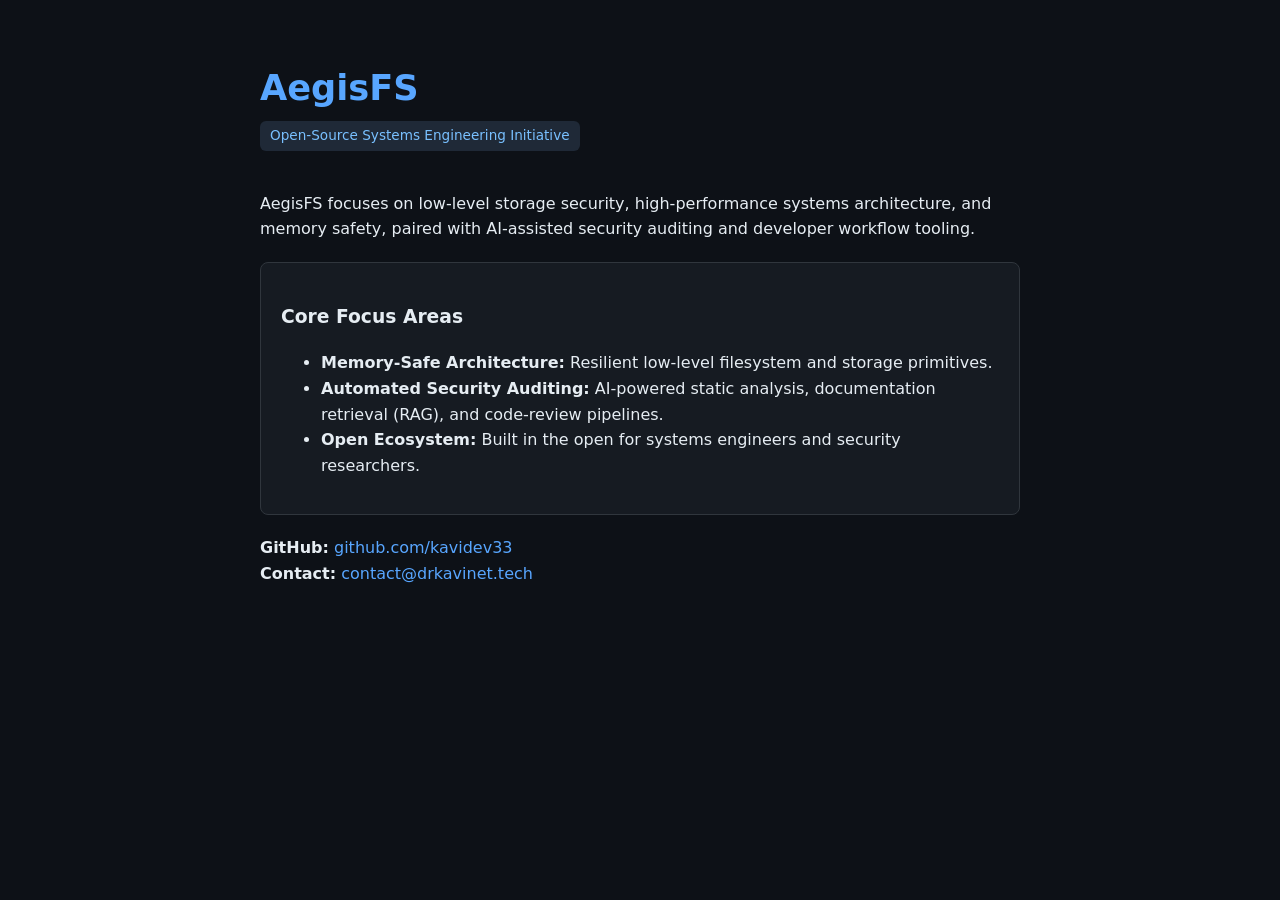
==== index.html @ 9d76b0a6 "Add initial HTML structure for AegisFS project" ====
<!DOCTYPE html>
<html lang="en">
<head>
  <meta charset="UTF-8" />
  <meta name="viewport" content="width=device-width, initial-scale=1.0" />
  <title>AegisFS — Low-Level Systems Security & Memory-Safe Storage</title>
  <style>
    body { font-family: system-ui, -apple-system, sans-serif; background: #0d1117; color: #e6edf3; max-width: 760px; margin: 60px auto; padding: 0 24px; line-height: 1.6; }
    h1 { font-size: 2.2rem; margin-bottom: 0.3rem; color: #58a6ff; }
    .tag { display: inline-block; background: #1f2937; color: #79c0ff; padding: 4px 10px; border-radius: 6px; font-size: 0.85rem; margin-bottom: 1.5rem; }
    .card { background: #161b22; border: 1px solid #30363d; border-radius: 8px; padding: 20px; margin: 20px 0; }
    a { color: #58a6ff; text-decoration: none; }
    a:hover { text-decoration: underline; }
  </style>
</head>
<body>
  <h1>AegisFS</h1>
  <div class="tag">Open-Source Systems Engineering Initiative</div>
  <p>AegisFS focuses on low-level storage security, high-performance systems architecture, and memory safety, paired with AI-assisted security auditing and developer workflow tooling.</p>
  <div class="card">
    <h3>Core Focus Areas</h3>
    <ul>
      <li><strong>Memory-Safe Architecture:</strong> Resilient low-level filesystem and storage primitives.</li>
      <li><strong>Automated Security Auditing:</strong> AI-powered static analysis, documentation retrieval (RAG), and code-review pipelines.</li>
      <li><strong>Open Ecosystem:</strong> Built in the open for systems engineers and security researchers.</li>
    </ul>
  </div>
  <p><strong>GitHub:</strong> <a href="https://github.com/kavidev33">github.com/kavidev33</a><br>
     <strong>Contact:</strong> <a href="mailto:contact@drkavinet.tech">contact@drkavinet.tech</a></p>
</body>
</html>
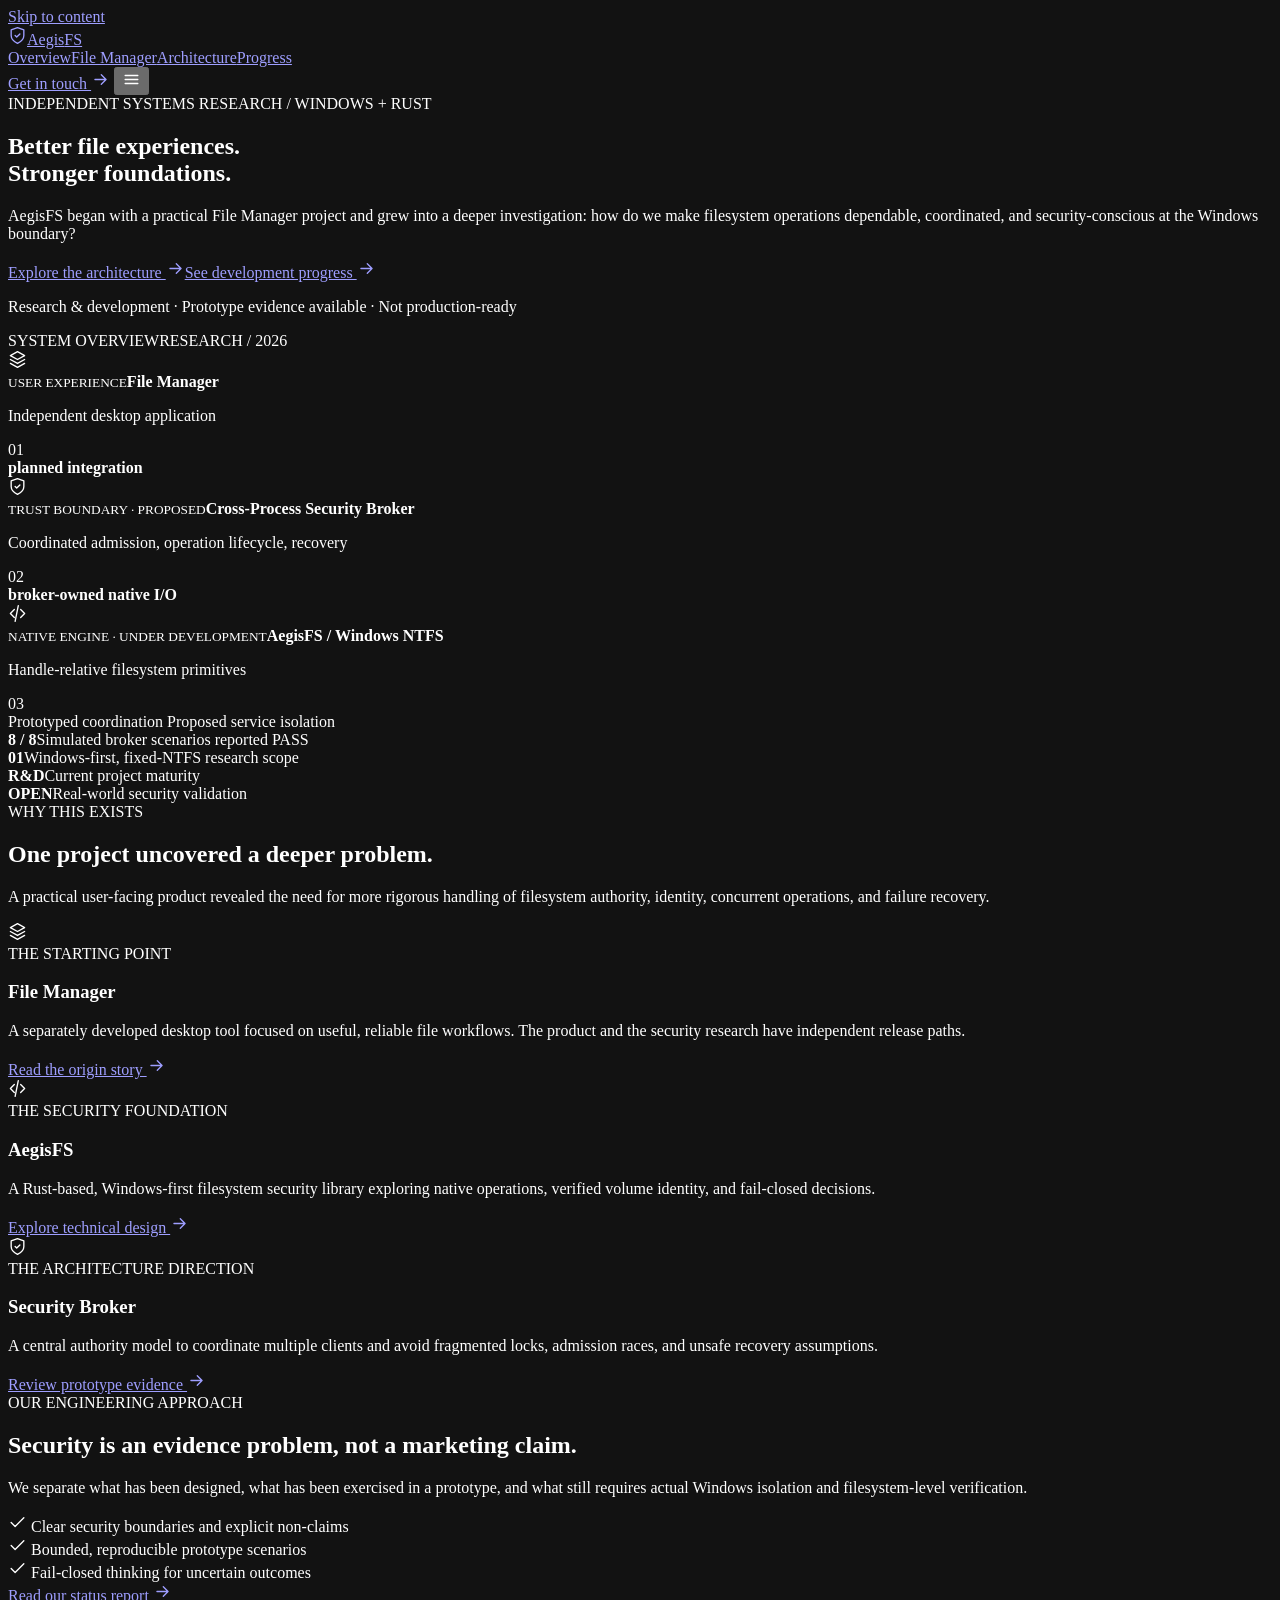
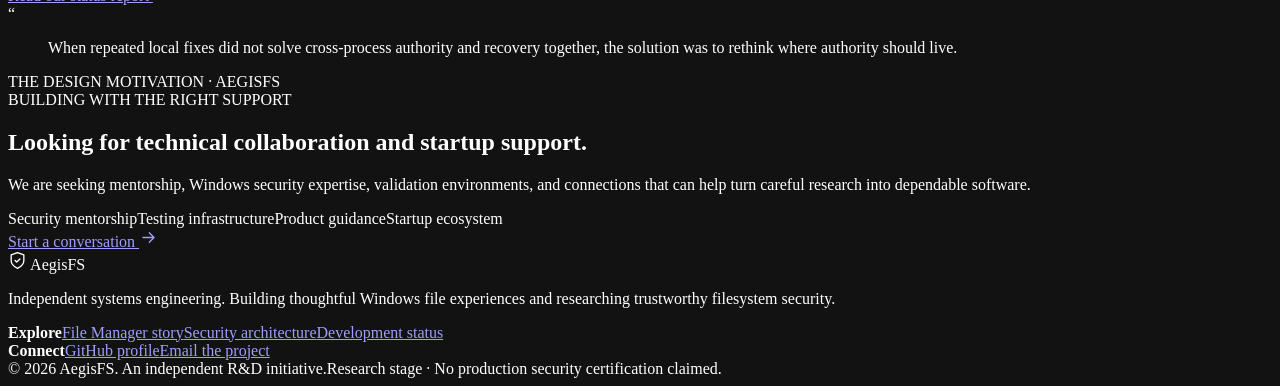
==== commit 07e0bd1d: "Add files via upload" ====
--- a/index.html
+++ b/index.html
@@ -1,31 +1,42 @@
-<!DOCTYPE html>
-<html lang="en">
-<head>
-  <meta charset="UTF-8" />
-  <meta name="viewport" content="width=device-width, initial-scale=1.0" />
-  <title>AegisFS — Low-Level Systems Security & Memory-Safe Storage</title>
-  <style>
-    body { font-family: system-ui, -apple-system, sans-serif; background: #0d1117; color: #e6edf3; max-width: 760px; margin: 60px auto; padding: 0 24px; line-height: 1.6; }
-    h1 { font-size: 2.2rem; margin-bottom: 0.3rem; color: #58a6ff; }
-    .tag { display: inline-block; background: #1f2937; color: #79c0ff; padding: 4px 10px; border-radius: 6px; font-size: 0.85rem; margin-bottom: 1.5rem; }
-    .card { background: #161b22; border: 1px solid #30363d; border-radius: 8px; padding: 20px; margin: 20px 0; }
-    a { color: #58a6ff; text-decoration: none; }
-    a:hover { text-decoration: underline; }
-  </style>
-</head>
-<body>
-  <h1>AegisFS</h1>
-  <div class="tag">Open-Source Systems Engineering Initiative</div>
-  <p>AegisFS focuses on low-level storage security, high-performance systems architecture, and memory safety, paired with AI-assisted security auditing and developer workflow tooling.</p>
-  <div class="card">
-    <h3>Core Focus Areas</h3>
-    <ul>
-      <li><strong>Memory-Safe Architecture:</strong> Resilient low-level filesystem and storage primitives.</li>
-      <li><strong>Automated Security Auditing:</strong> AI-powered static analysis, documentation retrieval (RAG), and code-review pipelines.</li>
-      <li><strong>Open Ecosystem:</strong> Built in the open for systems engineers and security researchers.</li>
-    </ul>
-  </div>
-  <p><strong>GitHub:</strong> <a href="https://github.com/kavidev33">github.com/kavidev33</a><br>
-     <strong>Contact:</strong> <a href="mailto:contact@drkavinet.tech">contact@drkavinet.tech</a></p>
-</body>
-</html>
+<!doctype html>
+<html lang="en"><head><meta charset="utf-8"><meta name="viewport" content="width=device-width,initial-scale=1">
+<title>Independent Windows filesystem security research | AegisFS</title><meta name="description" content="From a practical File Manager to AegisFS: independent Rust and Windows filesystem security engineering, broker architecture research and an honest development roadmap."><meta name="theme-color" content="#090e18"><meta name="color-scheme" content="dark">
+<meta property="og:type" content="website"><meta property="og:title" content="Independent Windows filesystem security research | AegisFS"><meta property="og:description" content="From a practical File Manager to AegisFS: independent Rust and Windows filesystem security engineering, broker architecture research and an honest development roadmap."><meta property="og:url" content="https://drkavinet.tech/"><meta property="og:site_name" content="AegisFS">
+<link rel="canonical" href="https://drkavinet.tech/"><link rel="icon" type="image/svg+xml" href="assets/favicon.svg"><link rel="stylesheet" href="assets/styles.css"><script src="assets/site.js" defer></script></head>
+<body><a class="skip-link" href="#main">Skip to content</a>
+<header class="site-header"><div class="container header-inner">
+  <a class="brand" href="index.html" aria-label="AegisFS home"><span class="brand-mark"><svg aria-hidden="true" width="19" height="19" viewBox="0 0 24 24" fill="none" stroke="currentColor" stroke-width="1.7" stroke-linecap="round" stroke-linejoin="round"><path d="M12 22s8-4 8-10V5l-8-3-8 3v7c0 6 8 10 8 10Z"/><path d="m9 12 2 2 4-4"/></svg></span><span>Aegis<span class="brand-accent">FS</span></span><span class="brand-dot"></span></a>
+  <nav class="desktop-nav" aria-label="Primary navigation"><a href="index.html" class="nav-link is-active" aria-current="page">Overview</a><a href="file-manager.html" class="nav-link " >File Manager</a><a href="architecture.html" class="nav-link " >Architecture</a><a href="progress.html" class="nav-link " >Progress</a></nav>
+  <a class="header-contact" href="mailto:contact@drkavinet.tech">Get in touch <svg aria-hidden="true" width="19" height="19" viewBox="0 0 24 24" fill="none" stroke="currentColor" stroke-width="1.7" stroke-linecap="round" stroke-linejoin="round"><path d="M5 12h14m-6-6 6 6-6 6"/></svg></a>
+  <button class="mobile-nav-button" type="button" aria-expanded="false" aria-controls="mobile-navigation" aria-label="Open menu"><svg aria-hidden="true" width="19" height="19" viewBox="0 0 24 24" fill="none" stroke="currentColor" stroke-width="1.7" stroke-linecap="round" stroke-linejoin="round"><path d="M4 7h16M4 12h16M4 17h16"/></svg></button>
+</div><nav class="mobile-nav" id="mobile-navigation" aria-label="Mobile navigation" hidden><a href="index.html" class="nav-link is-active" aria-current="page">Overview</a><a href="file-manager.html" class="nav-link " >File Manager</a><a href="architecture.html" class="nav-link " >Architecture</a><a href="progress.html" class="nav-link " >Progress</a><a class="nav-link" href="mailto:contact@drkavinet.tech">Contact</a></nav></header><main id="main">
+<section class="hero hero-home"><div class="container hero-grid"><div class="hero-copy">
+ <div class="eyebrow"><span class="signal"></span> INDEPENDENT SYSTEMS RESEARCH <span class="eyebrow-divider">/</span> WINDOWS + RUST</div>
+ <h1>Better file experiences.<br><span class="gradient-text">Stronger foundations.</span></h1>
+ <p class="hero-lead">AegisFS began with a practical File Manager project and grew into a deeper investigation: how do we make filesystem operations dependable, coordinated, and security-conscious at the Windows boundary?</p>
+ <div class="hero-actions"><a class="btn btn-primary" href="architecture.html">Explore the architecture <svg aria-hidden="true" width="19" height="19" viewBox="0 0 24 24" fill="none" stroke="currentColor" stroke-width="1.7" stroke-linecap="round" stroke-linejoin="round"><path d="M5 12h14m-6-6 6 6-6 6"/></svg></a><a class="btn btn-ghost" href="progress.html">See development progress <svg aria-hidden="true" width="19" height="19" viewBox="0 0 24 24" fill="none" stroke="currentColor" stroke-width="1.7" stroke-linecap="round" stroke-linejoin="round"><path d="M5 12h14m-6-6 6 6-6 6"/></svg></a></div>
+ <p class="hero-caption">Research &amp; development · Prototype evidence available · Not production-ready</p>
+ </div>
+ <div class="hero-visual" aria-label="Diagram showing the File Manager, broker and AegisFS research layers">
+ <div class="visual-top"><span><span class="visual-pulse"></span> SYSTEM OVERVIEW</span><span class="mono">RESEARCH / 2026</span></div>
+ <div class="visual-system"><div class="system-card client-card"><div class="system-icon"><svg aria-hidden="true" width="19" height="19" viewBox="0 0 24 24" fill="none" stroke="currentColor" stroke-width="1.7" stroke-linecap="round" stroke-linejoin="round"><path d="m12 2 9 5-9 5-9-5 9-5Zm-9 10 9 5 9-5M3 17l9 5 9-5"/></svg></div><div><small>USER EXPERIENCE</small><strong>File Manager</strong><p>Independent desktop application</p></div><span class="node-number">01</span></div>
+ <div class="flow-connector"><span></span><b>planned integration</b><span></span></div>
+ <div class="system-card broker-card"><div class="system-icon"><svg aria-hidden="true" width="19" height="19" viewBox="0 0 24 24" fill="none" stroke="currentColor" stroke-width="1.7" stroke-linecap="round" stroke-linejoin="round"><path d="M12 22s8-4 8-10V5l-8-3-8 3v7c0 6 8 10 8 10Z"/><path d="m9 12 2 2 4-4"/></svg></div><div><small>TRUST BOUNDARY · PROPOSED</small><strong>Cross-Process Security Broker</strong><p>Coordinated admission, operation lifecycle, recovery</p></div><span class="node-number">02</span></div>
+ <div class="flow-connector"><span></span><b>broker-owned native I/O</b><span></span></div>
+ <div class="system-card fs-card"><div class="system-icon"><svg aria-hidden="true" width="19" height="19" viewBox="0 0 24 24" fill="none" stroke="currentColor" stroke-width="1.7" stroke-linecap="round" stroke-linejoin="round"><path d="m8 17-5-5 5-5m8 0 5 5-5 5m-3-15-4 20"/></svg></div><div><small>NATIVE ENGINE · UNDER DEVELOPMENT</small><strong>AegisFS / Windows NTFS</strong><p>Handle-relative filesystem primitives</p></div><span class="node-number">03</span></div></div>
+ <div class="visual-bottom"><span><i></i> Prototyped coordination</span><span><i></i> Proposed service isolation</span></div>
+ </div>
+</div></section>
+<section class="stats-band"><div class="container stats-grid"><div class="stat"><strong>8 / 8</strong><span>Simulated broker scenarios reported PASS</span></div><div class="stat"><strong>01</strong><span>Windows-first, fixed-NTFS research scope</span></div><div class="stat"><strong>R&amp;D</strong><span>Current project maturity</span></div><div class="stat"><strong>OPEN</strong><span>Real-world security validation</span></div></div></section>
+<section class="section"><div class="container"><div class="section-heading"><div><div class="overline">WHY THIS EXISTS</div><h2>One project uncovered a deeper problem.</h2></div><p>A practical user-facing product revealed the need for more rigorous handling of filesystem authority, identity, concurrent operations, and failure recovery.</p></div>
+ <div class="three-grid">
+ <article class="feature-card"><div class="feature-icon"><svg aria-hidden="true" width="19" height="19" viewBox="0 0 24 24" fill="none" stroke="currentColor" stroke-width="1.7" stroke-linecap="round" stroke-linejoin="round"><path d="m12 2 9 5-9 5-9-5 9-5Zm-9 10 9 5 9-5M3 17l9 5 9-5"/></svg></div><div class="tiny-label">THE STARTING POINT</div><h3>File Manager</h3><p>A separately developed desktop tool focused on useful, reliable file workflows. The product and the security research have independent release paths.</p><a class="text-link" href="file-manager.html">Read the origin story <svg aria-hidden="true" width="19" height="19" viewBox="0 0 24 24" fill="none" stroke="currentColor" stroke-width="1.7" stroke-linecap="round" stroke-linejoin="round"><path d="M5 12h14m-6-6 6 6-6 6"/></svg></a></article>
+ <article class="feature-card"><div class="feature-icon"><svg aria-hidden="true" width="19" height="19" viewBox="0 0 24 24" fill="none" stroke="currentColor" stroke-width="1.7" stroke-linecap="round" stroke-linejoin="round"><path d="m8 17-5-5 5-5m8 0 5 5-5 5m-3-15-4 20"/></svg></div><div class="tiny-label">THE SECURITY FOUNDATION</div><h3>AegisFS</h3><p>A Rust-based, Windows-first filesystem security library exploring native operations, verified volume identity, and fail-closed decisions.</p><a class="text-link" href="architecture.html">Explore technical design <svg aria-hidden="true" width="19" height="19" viewBox="0 0 24 24" fill="none" stroke="currentColor" stroke-width="1.7" stroke-linecap="round" stroke-linejoin="round"><path d="M5 12h14m-6-6 6 6-6 6"/></svg></a></article>
+ <article class="feature-card"><div class="feature-icon"><svg aria-hidden="true" width="19" height="19" viewBox="0 0 24 24" fill="none" stroke="currentColor" stroke-width="1.7" stroke-linecap="round" stroke-linejoin="round"><path d="M12 22s8-4 8-10V5l-8-3-8 3v7c0 6 8 10 8 10Z"/><path d="m9 12 2 2 4-4"/></svg></div><div class="tiny-label">THE ARCHITECTURE DIRECTION</div><h3>Security Broker</h3><p>A central authority model to coordinate multiple clients and avoid fragmented locks, admission races, and unsafe recovery assumptions.</p><a class="text-link" href="progress.html">Review prototype evidence <svg aria-hidden="true" width="19" height="19" viewBox="0 0 24 24" fill="none" stroke="currentColor" stroke-width="1.7" stroke-linecap="round" stroke-linejoin="round"><path d="M5 12h14m-6-6 6 6-6 6"/></svg></a></article>
+ </div></div></section>
+<section class="section section-glow"><div class="container split-section"><div><div class="overline">OUR ENGINEERING APPROACH</div><h2>Security is an evidence problem, not a marketing claim.</h2><p>We separate what has been designed, what has been exercised in a prototype, and what still requires actual Windows isolation and filesystem-level verification.</p><div class="mini-check"><svg aria-hidden="true" width="19" height="19" viewBox="0 0 24 24" fill="none" stroke="currentColor" stroke-width="1.7" stroke-linecap="round" stroke-linejoin="round"><path d="M20 6 9 17l-5-5"/></svg> Clear security boundaries and explicit non-claims</div><div class="mini-check"><svg aria-hidden="true" width="19" height="19" viewBox="0 0 24 24" fill="none" stroke="currentColor" stroke-width="1.7" stroke-linecap="round" stroke-linejoin="round"><path d="M20 6 9 17l-5-5"/></svg> Bounded, reproducible prototype scenarios</div><div class="mini-check"><svg aria-hidden="true" width="19" height="19" viewBox="0 0 24 24" fill="none" stroke="currentColor" stroke-width="1.7" stroke-linecap="round" stroke-linejoin="round"><path d="M20 6 9 17l-5-5"/></svg> Fail-closed thinking for uncertain outcomes</div><a class="btn btn-secondary" href="progress.html">Read our status report <svg aria-hidden="true" width="19" height="19" viewBox="0 0 24 24" fill="none" stroke="currentColor" stroke-width="1.7" stroke-linecap="round" stroke-linejoin="round"><path d="M5 12h14m-6-6 6 6-6 6"/></svg></a></div>
+<div class="quote-panel"><div class="quote-symbol">“</div><blockquote>When repeated local fixes did not solve cross-process authority and recovery together, the solution was to rethink where authority should live.</blockquote><div class="quote-byline">THE DESIGN MOTIVATION <span>·</span> AEGISFS</div></div></div></section>
+<section class="section"><div class="container"><div class="support-panel"><div><div class="overline">BUILDING WITH THE RIGHT SUPPORT</div><h2>Looking for technical collaboration and startup support.</h2><p>We are seeking mentorship, Windows security expertise, validation environments, and connections that can help turn careful research into dependable software.</p><div class="pill-row"><span>Security mentorship</span><span>Testing infrastructure</span><span>Product guidance</span><span>Startup ecosystem</span></div></div><a class="btn btn-primary" href="mailto:contact@drkavinet.tech?subject=AegisFS%20Collaboration">Start a conversation <svg aria-hidden="true" width="19" height="19" viewBox="0 0 24 24" fill="none" stroke="currentColor" stroke-width="1.7" stroke-linecap="round" stroke-linejoin="round"><path d="M5 12h14m-6-6 6 6-6 6"/></svg></a></div></div></section>
+</main><footer class="site-footer"><div class="container footer-upper"><div><div class="footer-brand"><svg aria-hidden="true" width="19" height="19" viewBox="0 0 24 24" fill="none" stroke="currentColor" stroke-width="1.7" stroke-linecap="round" stroke-linejoin="round"><path d="M12 22s8-4 8-10V5l-8-3-8 3v7c0 6 8 10 8 10Z"/><path d="m9 12 2 2 4-4"/></svg> AegisFS</div><p>Independent systems engineering. Building thoughtful Windows file experiences and researching trustworthy filesystem security.</p></div>
+    <div class="footer-links"><div><strong>Explore</strong><a href="file-manager.html">File Manager story</a><a href="architecture.html">Security architecture</a><a href="progress.html">Development status</a></div><div><strong>Connect</strong><a href="https://github.com/kavidev33" target="_blank" rel="noopener noreferrer">GitHub profile</a><a href="mailto:contact@drkavinet.tech">Email the project</a></div></div></div>
+    <div class="container footer-bottom"><span>© <span id="year">2026</span> AegisFS. An independent R&amp;D initiative.</span><span>Research stage · No production security certification claimed.</span></div></footer></body></html>
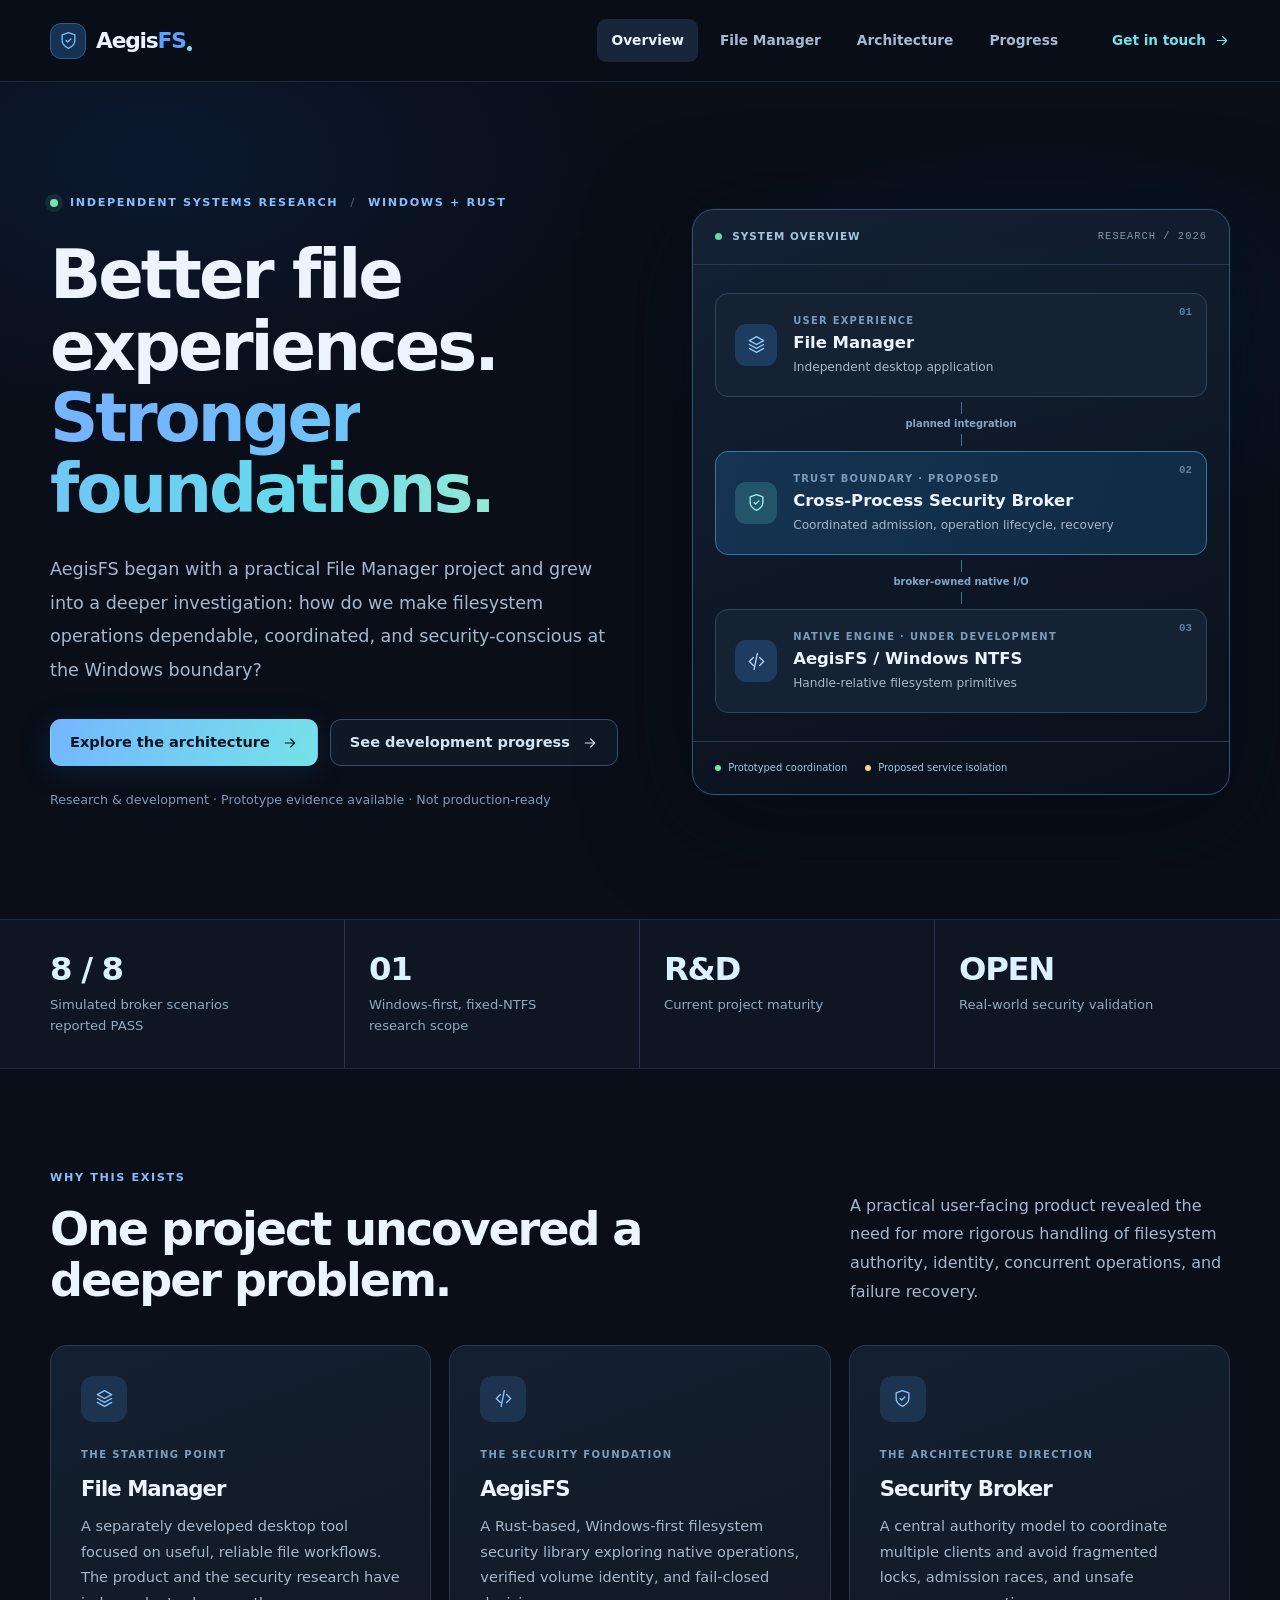
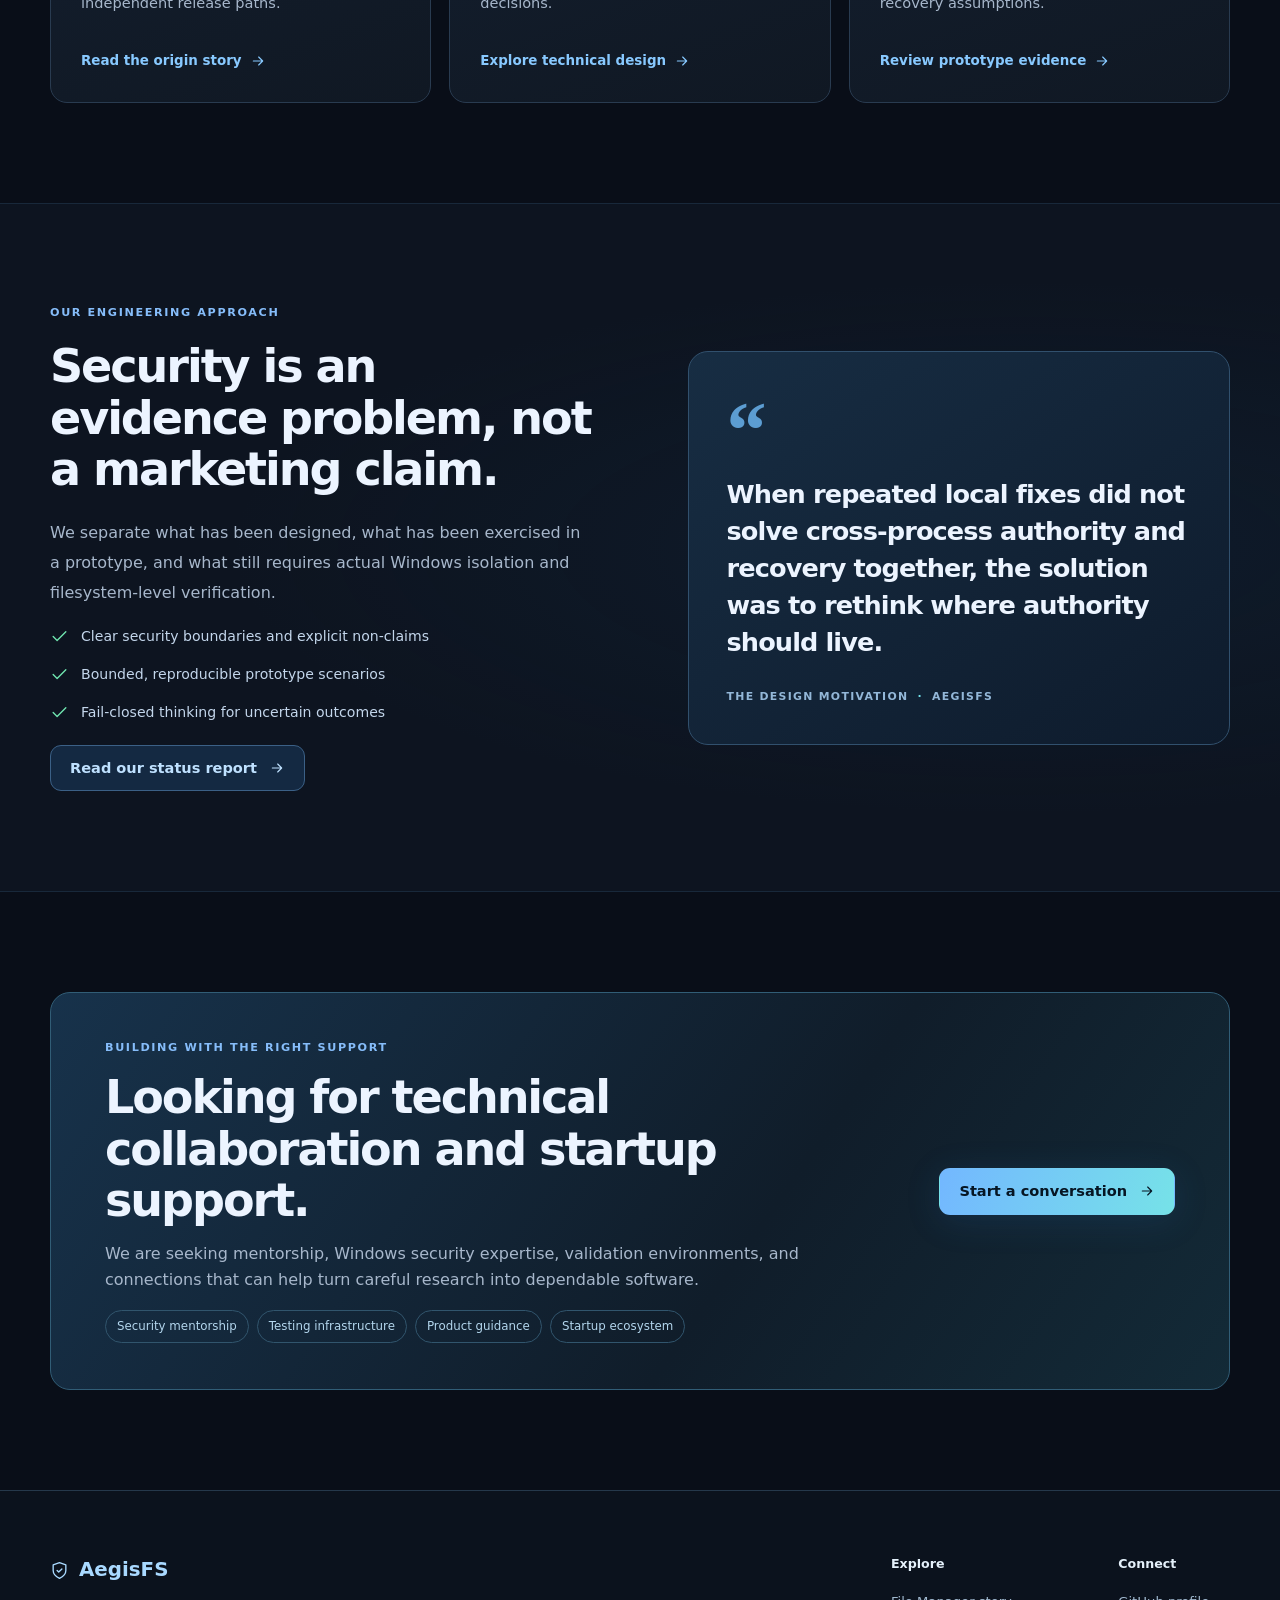
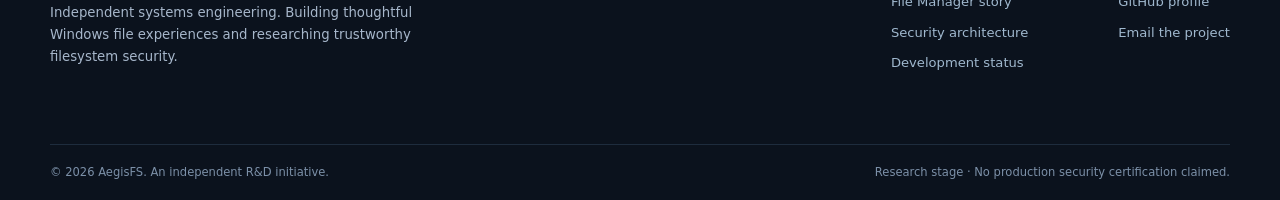
==== commit 5d38e9c5: "Add files via upload" ====
--- a/index.html
+++ b/index.html
@@ -7,9 +7,9 @@
 <header class="site-header"><div class="container header-inner">
   <a class="brand" href="index.html" aria-label="AegisFS home"><span class="brand-mark"><svg aria-hidden="true" width="19" height="19" viewBox="0 0 24 24" fill="none" stroke="currentColor" stroke-width="1.7" stroke-linecap="round" stroke-linejoin="round"><path d="M12 22s8-4 8-10V5l-8-3-8 3v7c0 6 8 10 8 10Z"/><path d="m9 12 2 2 4-4"/></svg></span><span>Aegis<span class="brand-accent">FS</span></span><span class="brand-dot"></span></a>
   <nav class="desktop-nav" aria-label="Primary navigation"><a href="index.html" class="nav-link is-active" aria-current="page">Overview</a><a href="file-manager.html" class="nav-link " >File Manager</a><a href="architecture.html" class="nav-link " >Architecture</a><a href="progress.html" class="nav-link " >Progress</a></nav>
-  <a class="header-contact" href="mailto:contact@drkavinet.tech">Get in touch <svg aria-hidden="true" width="19" height="19" viewBox="0 0 24 24" fill="none" stroke="currentColor" stroke-width="1.7" stroke-linecap="round" stroke-linejoin="round"><path d="M5 12h14m-6-6 6 6-6 6"/></svg></a>
+  <a class="header-contact" href="contact.html">Get in touch <svg aria-hidden="true" width="19" height="19" viewBox="0 0 24 24" fill="none" stroke="currentColor" stroke-width="1.7" stroke-linecap="round" stroke-linejoin="round"><path d="M5 12h14m-6-6 6 6-6 6"/></svg></a>
   <button class="mobile-nav-button" type="button" aria-expanded="false" aria-controls="mobile-navigation" aria-label="Open menu"><svg aria-hidden="true" width="19" height="19" viewBox="0 0 24 24" fill="none" stroke="currentColor" stroke-width="1.7" stroke-linecap="round" stroke-linejoin="round"><path d="M4 7h16M4 12h16M4 17h16"/></svg></button>
-</div><nav class="mobile-nav" id="mobile-navigation" aria-label="Mobile navigation" hidden><a href="index.html" class="nav-link is-active" aria-current="page">Overview</a><a href="file-manager.html" class="nav-link " >File Manager</a><a href="architecture.html" class="nav-link " >Architecture</a><a href="progress.html" class="nav-link " >Progress</a><a class="nav-link" href="mailto:contact@drkavinet.tech">Contact</a></nav></header><main id="main">
+</div><nav class="mobile-nav" id="mobile-navigation" aria-label="Mobile navigation" hidden><a href="index.html" class="nav-link is-active" aria-current="page">Overview</a><a href="file-manager.html" class="nav-link " >File Manager</a><a href="architecture.html" class="nav-link " >Architecture</a><a href="progress.html" class="nav-link " >Progress</a><a class="nav-link" href="contact.html">Contact</a></nav></header><main id="main">
 <section class="hero hero-home"><div class="container hero-grid"><div class="hero-copy">
  <div class="eyebrow"><span class="signal"></span> INDEPENDENT SYSTEMS RESEARCH <span class="eyebrow-divider">/</span> WINDOWS + RUST</div>
  <h1>Better file experiences.<br><span class="gradient-text">Stronger foundations.</span></h1>
@@ -36,7 +36,7 @@
  </div></div></section>
 <section class="section section-glow"><div class="container split-section"><div><div class="overline">OUR ENGINEERING APPROACH</div><h2>Security is an evidence problem, not a marketing claim.</h2><p>We separate what has been designed, what has been exercised in a prototype, and what still requires actual Windows isolation and filesystem-level verification.</p><div class="mini-check"><svg aria-hidden="true" width="19" height="19" viewBox="0 0 24 24" fill="none" stroke="currentColor" stroke-width="1.7" stroke-linecap="round" stroke-linejoin="round"><path d="M20 6 9 17l-5-5"/></svg> Clear security boundaries and explicit non-claims</div><div class="mini-check"><svg aria-hidden="true" width="19" height="19" viewBox="0 0 24 24" fill="none" stroke="currentColor" stroke-width="1.7" stroke-linecap="round" stroke-linejoin="round"><path d="M20 6 9 17l-5-5"/></svg> Bounded, reproducible prototype scenarios</div><div class="mini-check"><svg aria-hidden="true" width="19" height="19" viewBox="0 0 24 24" fill="none" stroke="currentColor" stroke-width="1.7" stroke-linecap="round" stroke-linejoin="round"><path d="M20 6 9 17l-5-5"/></svg> Fail-closed thinking for uncertain outcomes</div><a class="btn btn-secondary" href="progress.html">Read our status report <svg aria-hidden="true" width="19" height="19" viewBox="0 0 24 24" fill="none" stroke="currentColor" stroke-width="1.7" stroke-linecap="round" stroke-linejoin="round"><path d="M5 12h14m-6-6 6 6-6 6"/></svg></a></div>
 <div class="quote-panel"><div class="quote-symbol">“</div><blockquote>When repeated local fixes did not solve cross-process authority and recovery together, the solution was to rethink where authority should live.</blockquote><div class="quote-byline">THE DESIGN MOTIVATION <span>·</span> AEGISFS</div></div></div></section>
-<section class="section"><div class="container"><div class="support-panel"><div><div class="overline">BUILDING WITH THE RIGHT SUPPORT</div><h2>Looking for technical collaboration and startup support.</h2><p>We are seeking mentorship, Windows security expertise, validation environments, and connections that can help turn careful research into dependable software.</p><div class="pill-row"><span>Security mentorship</span><span>Testing infrastructure</span><span>Product guidance</span><span>Startup ecosystem</span></div></div><a class="btn btn-primary" href="mailto:contact@drkavinet.tech?subject=AegisFS%20Collaboration">Start a conversation <svg aria-hidden="true" width="19" height="19" viewBox="0 0 24 24" fill="none" stroke="currentColor" stroke-width="1.7" stroke-linecap="round" stroke-linejoin="round"><path d="M5 12h14m-6-6 6 6-6 6"/></svg></a></div></div></section>
+<section class="section"><div class="container"><div class="support-panel"><div><div class="overline">BUILDING WITH THE RIGHT SUPPORT</div><h2>Looking for technical collaboration and startup support.</h2><p>We are seeking mentorship, Windows security expertise, validation environments, and connections that can help turn careful research into dependable software.</p><div class="pill-row"><span>Security mentorship</span><span>Testing infrastructure</span><span>Product guidance</span><span>Startup ecosystem</span></div></div><a class="btn btn-primary" href="contact.html">Start a conversation <svg aria-hidden="true" width="19" height="19" viewBox="0 0 24 24" fill="none" stroke="currentColor" stroke-width="1.7" stroke-linecap="round" stroke-linejoin="round"><path d="M5 12h14m-6-6 6 6-6 6"/></svg></a></div></div></section>
 </main><footer class="site-footer"><div class="container footer-upper"><div><div class="footer-brand"><svg aria-hidden="true" width="19" height="19" viewBox="0 0 24 24" fill="none" stroke="currentColor" stroke-width="1.7" stroke-linecap="round" stroke-linejoin="round"><path d="M12 22s8-4 8-10V5l-8-3-8 3v7c0 6 8 10 8 10Z"/><path d="m9 12 2 2 4-4"/></svg> AegisFS</div><p>Independent systems engineering. Building thoughtful Windows file experiences and researching trustworthy filesystem security.</p></div>
-    <div class="footer-links"><div><strong>Explore</strong><a href="file-manager.html">File Manager story</a><a href="architecture.html">Security architecture</a><a href="progress.html">Development status</a></div><div><strong>Connect</strong><a href="https://github.com/kavidev33" target="_blank" rel="noopener noreferrer">GitHub profile</a><a href="mailto:contact@drkavinet.tech">Email the project</a></div></div></div>
+    <div class="footer-links"><div><strong>Explore</strong><a href="file-manager.html">File Manager story</a><a href="architecture.html">Security architecture</a><a href="progress.html">Development status</a></div><div><strong>Connect</strong><a href="https://github.com/kavidev33" target="_blank" rel="noopener noreferrer">GitHub profile</a><a href="contact.html">Email the project</a></div></div></div>
     <div class="container footer-bottom"><span>© <span id="year">2026</span> AegisFS. An independent R&amp;D initiative.</span><span>Research stage · No production security certification claimed.</span></div></footer></body></html>
--- a/assets/styles.css
+++ b/assets/styles.css
@@ -0,0 +1,16 @@
+/* AegisFS — GitHub Pages static site · No frameworks / external fonts */
+:root{--bg:#090e18;--surface:#101824;--surface2:#131e2c;--surface3:#172334;--border:#253449;--border-soft:#1c2a3d;--text:#ecf4ff;--muted:#a7b7cb;--subtle:#7e94ac;--blue:#56a4ff;--cyan:#71e1eb;--green:#70e6b0;--amber:#ffd089;--max:1180px;--radius:20px}
+*,*::before,*::after{box-sizing:border-box}html{scroll-behavior:smooth}body{margin:0;background:var(--bg);color:var(--text);font:16px/1.65 system-ui,-apple-system,BlinkMacSystemFont,"Segoe UI",sans-serif;-webkit-font-smoothing:antialiased}a{color:inherit;text-decoration:none}button{font:inherit}::selection{background:#2864a6;color:#fff}h1,h2,h3,p{margin-top:0}h1,h2,h3{letter-spacing:-.045em;line-height:1.12}h1{font-weight:740}h2{font-size:clamp(2rem,3.6vw,3.15rem)}h3{font-size:1.22rem}p{color:var(--muted)}a:focus-visible,button:focus-visible{outline:2px solid var(--cyan);outline-offset:4px;border-radius:4px}.container{width:min(calc(100% - 48px),var(--max));margin-inline:auto}.narrow{max-width:1000px}.skip-link{position:absolute;left:15px;top:-100px;padding:10px 16px;background:var(--blue);color:#07101e;z-index:100}.skip-link:focus{top:10px}
+.site-header{height:82px;position:relative;z-index:20;border-bottom:1px solid #1b293a;background:rgba(9,14,24,.93);backdrop-filter:blur(20px)}.header-inner{height:100%;display:flex;align-items:center;gap:40px}.brand{font-weight:800;font-size:1.36rem;letter-spacing:-.055em;display:flex;align-items:center;gap:10px;white-space:nowrap}.brand-mark{display:grid;place-items:center;background:#153252;border:1px solid #2c5b89;border-radius:11px;color:#77c0ff;width:36px;height:36px}.brand-accent{color:var(--blue)}.brand-dot{width:5px;height:5px;background:var(--cyan);border-radius:50%;align-self:flex-end;margin-bottom:8px;margin-left:-9px}.desktop-nav{display:flex;gap:8px;margin-left:auto}.nav-link{font-size:.86rem;font-weight:550;color:#a7bad0;padding:10px 14px;border-radius:9px;transition:background .2s,color .2s}.nav-link:hover,.nav-link.is-active{background:#19263a;color:#eaf4ff}.header-contact{font-weight:700;font-size:.85rem;display:flex;align-items:center;gap:8px;color:var(--cyan);white-space:nowrap}.header-contact svg{width:16px}.mobile-nav-button,.mobile-nav{display:none}
+.hero{position:relative;overflow:hidden}.hero::before{content:"";position:absolute;inset:0 0 auto;height:660px;background:radial-gradient(ellipse 44% 44% at 81% 38%,rgba(28,96,179,.16),transparent 70%),radial-gradient(ellipse 50% 55% at 12% 12%,rgba(23,85,173,.15),transparent 75%);pointer-events:none}.hero-home{padding:112px 0 108px}.hero-grid{display:grid;grid-template-columns:1fr .94fr;gap:70px;align-items:center;position:relative}.hero-copy{max-width:625px}.eyebrow,.overline{font-weight:750;letter-spacing:.145em;color:#86bdfa;font-size:.7rem;display:flex;align-items:center;gap:12px}.signal{display:inline-block;width:8px;height:8px;border-radius:50%;background:var(--green);box-shadow:0 0 0 5px #6fe4b01a;flex-shrink:0}.eyebrow-divider{color:#4b5d71}h1{font-size:clamp(3.2rem,5.25vw,5.6rem);margin:28px 0 28px;line-height:1.06}.gradient-text{color:#75bbff;background:linear-gradient(100deg,#75b4ff 12%,#66dbeb 75%,#9ae8d5);-webkit-background-clip:text;background-clip:text;-webkit-text-fill-color:transparent}.hero-lead{font-size:1.1rem;line-height:1.9;max-width:585px}.hero-actions{display:flex;gap:12px;flex-wrap:wrap;margin-top:32px}.btn{display:inline-flex;justify-content:center;align-items:center;gap:12px;padding:13px 19px;border:1px solid transparent;border-radius:11px;font-size:.91rem;font-weight:750;line-height:1.3;transition:transform .2s,border-color .2s,background .2s}.btn:hover{transform:translateY(-2px)}.btn svg,.text-link svg{width:16px;height:16px}.btn-primary{color:#061523;background:linear-gradient(110deg,#73b7ff,#76e2e8);box-shadow:0 6px 35px #2778cc26}.btn-ghost{border-color:#35506a;color:#d4e5f7;background:#17253580}.btn-ghost:hover{border-color:#80c5ff}.btn-secondary{border-color:#3b6086;color:#bfe1ff;background:#142942}.hero-caption{margin:24px 0 0;font-size:.79rem;color:#8099b4}
+.hero-visual{border:1px solid #34506d;background:linear-gradient(160deg,rgba(20,34,53,.98),rgba(10,16,26,.97));border-radius:22px;overflow:hidden;box-shadow:0 20px 100px #030a14a1,0 0 0 1px #1b416038}.visual-top,.visual-bottom{display:flex;justify-content:space-between;align-items:center;gap:10px;padding:18px 22px;font-size:.65rem;font-weight:750;letter-spacing:.1em;color:#a9c4dc}.visual-top{border-bottom:1px solid #263951}.visual-top>span:first-child{display:flex;align-items:center;gap:10px}.visual-pulse{width:7px;height:7px;border-radius:50%;background:#5fdab3}.mono{font-family:ui-monospace,monospace;font-weight:500;color:#8294a9}.visual-system{padding:28px 22px}.system-card{display:flex;align-items:center;gap:16px;border-radius:13px;padding:19px;border:1px solid #30445b;background:#142234;position:relative}.system-icon{height:42px;width:42px;display:grid;place-items:center;flex-shrink:0;border-radius:11px;color:#94caff;background:#1d3c60}.system-card small{font-size:.62rem;font-weight:750;letter-spacing:.13em;color:#7c9bba;display:block}.system-card strong{font-size:1.03rem;display:block;line-height:1.2;margin:4px 0}.system-card p{font-size:.76rem;margin:0}.node-number{position:absolute;right:14px;top:12px;color:#617d9b;font:600 .68rem ui-monospace,monospace}.broker-card{border-color:#3677a5;background:linear-gradient(110deg,#153352,#102b43)}.broker-card .system-icon{color:#a1eeef;background:#22546a}.fs-card .system-icon{color:#b8d7f6}.flow-connector{display:flex;flex-direction:column;align-items:center;gap:2px;min-height:54px;justify-content:center}.flow-connector span{height:12px;width:1px;background:#49708f}.flow-connector b{font-size:.62rem;font-weight:550;color:#83a6c8}.visual-bottom{border-top:1px solid #263951;justify-content:flex-start;gap:18px;flex-wrap:wrap;letter-spacing:0;font-size:.62rem;font-weight:500}.visual-bottom span{display:flex;align-items:center;gap:7px}.visual-bottom i{display:block;width:6px;height:6px;background:var(--green);border-radius:50%}.visual-bottom span:last-child i{background:var(--amber)}
+.stats-band{background:#0e1623;border-top:1px solid #1a2a3e;border-bottom:1px solid #1a2a3e}.stats-grid{display:grid;grid-template-columns:repeat(4,minmax(0,1fr))}.stat{padding:32px 24px;border-right:1px solid #253449}.stat:first-child{padding-left:0}.stat:last-child{border:0}.stat strong{display:block;font-size:2.02rem;font-weight:760;color:#dcf0ff;letter-spacing:-.04em;line-height:1.1;margin-bottom:8px}.stat span{display:block;color:#91a8bf;font-size:.82rem;line-height:1.55;max-width:200px}
+.section{padding:100px 0}.section-glow{background:radial-gradient(ellipse at 80% 50%,#163a582f,transparent 55%),#0d1420;border-top:1px solid #18283a;border-bottom:1px solid #18283a}.section-heading{display:flex;justify-content:space-between;align-items:end;gap:50px;margin-bottom:38px}.section-heading h2{max-width:620px;margin:16px 0 0}.section-heading p{max-width:380px;margin:0;line-height:1.8}.three-grid{display:grid;grid-template-columns:repeat(3,minmax(0,1fr));gap:18px}.feature-card{background:linear-gradient(160deg,#142031,#101823);border:1px solid #293b50;border-radius:17px;padding:30px;min-height:315px;display:flex;flex-direction:column}.feature-icon{display:grid;place-items:center;height:46px;width:46px;color:#86c5ff;background:#1d3451;border-radius:12px;margin-bottom:25px}.tiny-label{font-size:.63rem;letter-spacing:.14em;font-weight:700;color:#7d9dbc}.feature-card h3{font-size:1.33rem;margin:14px 0 12px}.feature-card p{font-size:.91rem;line-height:1.76}.text-link{display:inline-flex;align-items:center;gap:8px;color:#88c9ff;font-size:.84rem;font-weight:700;margin-top:auto;padding-top:20px}.text-link:hover{color:#a7e7ff}.split-section{display:grid;grid-template-columns:1fr 1fr;gap:95px;align-items:center}.split-section h2{margin:18px 0 22px}.split-section p{line-height:1.9}.split-section .btn{margin-top:20px}.mini-check{display:flex;align-items:center;gap:12px;font-size:.88rem;color:#c3d6eb;margin-top:15px}.mini-check svg{color:var(--green)}.quote-panel{min-height:330px;border:1px solid #31506d;border-radius:20px;padding:38px;background:linear-gradient(145deg,#172d43,#0e1b2c)}.quote-symbol{font:800 5rem/1 Georgia,serif;color:#5c9dd2}.quote-panel blockquote{font-size:clamp(1.36rem,2vw,1.86rem);font-weight:620;line-height:1.45;letter-spacing:-.035em;margin:6px 0 27px}.quote-byline{font-size:.68rem;font-weight:700;letter-spacing:.12em;color:#93b7d8}.quote-byline span{color:var(--cyan);padding-inline:4px}.support-panel{display:flex;align-items:center;justify-content:space-between;gap:60px;padding:46px 54px;border:1px solid #315d76;border-radius:20px;background:linear-gradient(125deg,#17324b,#101d2a 60%,#132a37)}.support-panel>div{max-width:720px}.support-panel h2{margin:14px 0}.support-panel p{margin-bottom:16px}.pill-row{display:flex;flex-wrap:wrap;gap:8px}.pill-row span{border:1px solid #31556d;border-radius:999px;padding:6px 11px;color:#b3d6ed;font-size:.74rem}.support-panel>.btn{flex-shrink:0}
+.page-hero{padding:103px 0 93px;position:relative;overflow:hidden;background:radial-gradient(ellipse 50% 62% at 85% 35%,#19447748,transparent 78%)}.page-hero h1{max-width:1020px;margin-bottom:25px;font-size:clamp(3rem,5vw,5rem)}.page-hero .hero-lead{max-width:850px}.story-steps{max-width:850px;margin:40px auto 0}.story-step{display:grid;grid-template-columns:78px 1fr;gap:24px;padding:27px 0;border-top:1px solid #29384b}.story-step:last-child{border-bottom:1px solid #29384b}.story-index{font:700 1.5rem ui-monospace,monospace;color:#59a5dc}.story-step h3{margin:0 0 10px}.story-step p{line-height:1.85;margin:0}.track-grid{display:grid;gap:14px}.track-card{background:#142131;border:1px solid #2c435b;border-radius:15px;padding:28px}.track-card h3{margin:17px 0 10px}.track-card p{font-size:.92rem}.track-foot{border-top:1px solid #304357;padding-top:13px;font-size:.77rem;color:#b4c8de}.status{display:inline-block;border:1px solid transparent;padding:5px 9px;border-radius:6px;font-size:.67rem;font-weight:760;letter-spacing:.055em;white-space:nowrap}.status-blue{background:#173557;border-color:#295c8b;color:#9fceff}.status-green{background:#143b30;border-color:#285b4a;color:#89e7b8}.status-amber{background:#44351b;border-color:#6c5429;color:#ffda99}.status-muted{background:#283240;border-color:#3b4c60;color:#afc0d2}.cta-strip{border-top:1px solid #31465b;padding-top:40px;display:flex;align-items:center;justify-content:space-between;gap:30px}.cta-strip h2{font-size:1.95rem}.cta-strip p{margin-bottom:0}
+.arch-frame{border:1px solid #35506a;border-radius:20px;background:#0e1825;overflow:hidden}.arch-topline{display:flex;justify-content:space-between;gap:10px;padding:18px 24px;border-bottom:1px solid #2b3b4d;color:#83afd1;letter-spacing:.11em;font-size:.66rem;font-weight:730}.arch-layout{padding:32px;display:grid;grid-template-columns:minmax(220px,1fr) 70px minmax(270px,1.35fr);gap:20px;align-items:center}.arch-client-column{display:grid;gap:15px}.arch-block,.arch-broker,.arch-bottom-block{border:1px solid #37536d;border-radius:13px;padding:22px;background:#142437}.arch-block.secondary-block{background:#111f30;border-style:dashed}.arch-kicker{font-size:.64rem;letter-spacing:.13em;font-weight:760;color:#86b6df}.arch-layout h3{font-size:1.1rem;margin:10px 0}.arch-layout p{font-size:.82rem;margin:0;line-height:1.67}.arch-mid-arrow{text-align:center;display:flex;flex-direction:column;gap:7px;align-items:center;color:#72b8ed}.arch-mid-arrow svg{height:30px;width:30px}.arch-mid-arrow span{font-size:.67rem;color:#8398af}.arch-broker{border-color:#4582a7;background:linear-gradient(145deg,#173950,#11263a);padding:28px}.arch-broker-head{display:flex;align-items:center;gap:10px;font-size:.67rem;font-weight:700;letter-spacing:.09em;color:#91dfec}.arch-broker h3{font-size:1.4rem;margin-top:17px}.broker-cells{display:grid;grid-template-columns:1fr 1fr;gap:8px;margin:20px 0}.broker-cells>div{border:1px solid #35617c;background:#12304a;padding:12px;font-size:.75rem;color:#c5dfeb;border-radius:7px}.arch-broker-note{font-size:.73rem;color:#a6bed1;border-top:1px solid #36617b;padding-top:15px}.arch-bottom-row{grid-column:1/-1;display:grid;grid-template-columns:1fr 1fr;gap:15px;margin-top:10px}.arch-bottom-block{background:#111d2d}.arch-legend{display:flex;gap:25px;flex-wrap:wrap;border-top:1px solid #293c51;padding:19px 28px;color:#9ab0c6;font-size:.74rem}.arch-legend span{display:flex;align-items:center;gap:8px}.arch-legend i{width:8px;height:8px;border-radius:50%;display:inline-block}.legend-blue{background:#6ab9fa}.legend-gold{background:#f5c376}.pillar-grid{display:grid;grid-template-columns:repeat(3,1fr);gap:16px}.pillar{padding:27px;border:1px solid #2c435a;border-radius:15px;background:#111d2a;min-height:255px}.pillar-id{color:#80b7df;font-size:.68rem;font-weight:800;letter-spacing:.1em}.pillar h3{margin:16px 0 12px}.pillar p{font-size:.89rem;line-height:1.8}.tag{display:inline-block;margin-top:8px;font-size:.67rem;font-weight:650}.tag-design{color:#a3c6ee}.tag-test{color:#90e1c3}.tag-pending{color:#f2ce91}.risk-box{border:1px solid #37526d;border-radius:17px;background:#142233;padding:31px}.risk-heading{font-size:.73rem;color:#9fd3fa;font-weight:800;letter-spacing:.1em}.risk-box ol{padding-left:22px}.risk-box li{padding:10px 0;color:#e0ebf5;border-bottom:1px solid #2a3d52}.risk-box p{font-size:.84rem;margin:18px 0 0}.note-banner{display:flex;align-items:flex-start;gap:17px;border:1px solid #584d37;background:#292318;padding:24px;border-radius:14px}.note-banner svg{color:var(--amber);flex-shrink:0}.note-banner p{margin:0;font-size:.87rem;color:#e0cfb1}
+.progress-summary{display:grid;grid-template-columns:1fr 1.5fr;gap:20px}.big-status{border:1px solid #315a65;border-radius:16px;background:radial-gradient(ellipse at top right,#1c5c6752,transparent 60%),#112932;padding:34px}.big-status strong{font-size:clamp(4.5rem,7vw,7rem);letter-spacing:-.08em;display:block;line-height:1.2;margin:16px 0}.big-status strong span{font-size:.44em;color:#709db6}.big-status p{margin-top:22px;font-size:.87rem}.small-status-grid{display:grid;grid-template-columns:1fr 1fr;gap:14px}.small-status-grid>div{padding:23px;border-radius:15px;border:1px solid #2e4055;background:#131f2d}.small-status-grid h3{font-size:1.04rem;margin:15px 0 8px}.small-status-grid p{font-size:.82rem;line-height:1.6;margin:0}.test-table-wrap{overflow-x:auto;border:1px solid #32465c;border-radius:15px}.test-table{border-collapse:collapse;width:100%;min-width:670px}.test-table th{background:#1c2a3b;color:#b5cadf;font-size:.72rem;letter-spacing:.045em;text-align:left;font-weight:720}.test-table th,.test-table td{padding:17px 20px;border-bottom:1px solid #2a3c51}.test-table tbody tr:last-child td{border-bottom:0}.test-table td{font-size:.86rem;color:#bdcfdf}.test-table td:first-child{font-weight:800;color:#88c5fb}.test-table td:nth-child(2){color:#e4effa;font-weight:650}.table-note{font-size:.8rem;color:#adbfd1;padding:18px 3px}.table-note code{color:#bfe5fb}.roadmap{max-width:870px;margin:25px auto 0;border-left:1px solid #41627b}.roadmap-item{padding:0 0 39px 40px;position:relative}.roadmap-item:last-child{padding-bottom:0}.roadmap-point{position:absolute;left:-7px;top:4px;width:13px;height:13px;border:3px solid #071320;border-radius:50%;background:#73b8f5;box-shadow:0 0 0 1px #5a91bb}.roadmap-stage{font-size:.68rem;letter-spacing:.1em;color:#90bee0;font-weight:750}.roadmap-item h3{margin:8px 0 10px}.roadmap-item p{font-size:.91rem;line-height:1.82}
+.site-footer{border-top:1px solid #25384b;background:#0b121d}.footer-upper{padding:63px 0;display:flex;justify-content:space-between;gap:85px}.footer-upper>div:first-child{max-width:420px}.footer-brand{display:flex;align-items:center;gap:10px;font-size:1.24rem;font-weight:800;color:#a9d9ff}.footer-upper p{font-size:.83rem;margin-top:15px}.footer-links{display:flex;gap:90px}.footer-links>div{display:flex;flex-direction:column;gap:9px}.footer-links strong{font-size:.79rem;color:#e5f1fb;margin-bottom:7px}.footer-links a{font-size:.82rem;color:#a0b8ce}.footer-links a:hover{color:var(--cyan)}.footer-bottom{padding:18px 0;border-top:1px solid #1e2c3d;display:flex;gap:15px;justify-content:space-between;color:#7c90a8;font-size:.72rem}
+@media(max-width:1080px){.header-inner{gap:20px}.desktop-nav{gap:0}.nav-link{padding-inline:9px}.hero-grid{gap:40px}h1{font-size:clamp(3.1rem,5vw,4.5rem)}.visual-system{padding-inline:15px}.system-card{padding:15px}.split-section{gap:45px}.support-panel{gap:25px}.arch-layout{grid-template-columns:minmax(200px,1fr) 45px minmax(240px,1.3fr);gap:10px;padding:18px}}
+@media(max-width:800px){.container{width:min(calc(100% - 36px),var(--max))}.site-header{height:72px}.desktop-nav,.header-contact{display:none}.mobile-nav-button{margin-left:auto;display:grid;place-items:center;width:39px;height:39px;background:#15283a;color:#b6dfff;border:1px solid #33516d;border-radius:9px}.mobile-nav:not([hidden]){display:flex;flex-direction:column;position:absolute;top:71px;left:0;right:0;background:#111d2b;border-bottom:1px solid #324459;padding:12px 18px 18px}.mobile-nav .nav-link{padding:12px 17px}.hero-home{padding:70px 0}.hero-grid,.split-section,.progress-summary{grid-template-columns:1fr}.hero-visual{max-width:650px}.stats-grid{grid-template-columns:repeat(2,1fr)}.stat:nth-child(2){border:0}.stat:nth-child(-n+2){border-bottom:1px solid #263951}.stat:nth-child(3){padding-left:0}.section{padding:70px 0}.section-heading{align-items:start;flex-direction:column;gap:16px}.three-grid,.pillar-grid{grid-template-columns:repeat(2,1fr)}.support-panel{padding:34px;align-items:start;flex-direction:column}.arch-layout{grid-template-columns:1fr}.arch-mid-arrow{transform:rotate(90deg);height:40px}.arch-bottom-row{grid-column:auto}.footer-links{gap:35px}.footer-upper{gap:40px}.footer-bottom{flex-direction:column}}
+@media(max-width:560px){.container{width:min(calc(100% - 32px),var(--max))}.hero-home{padding:54px 0 70px}.page-hero{padding:65px 0}h1,.page-hero h1{font-size:clamp(2.65rem,10.8vw,3.8rem)}.hero-lead{font-size:1rem}.hero-actions{flex-direction:column;align-items:stretch}.hero-actions .btn{justify-content:center}.eyebrow{flex-wrap:wrap;font-size:.62rem}.stats-grid{gap:0}.stat{padding:22px 15px}.stat strong{font-size:1.6rem}.stat span{font-size:.72rem}.section{padding:59px 0}.section-heading h2,.split-section h2{font-size:2.1rem}.three-grid,.pillar-grid,.small-status-grid{grid-template-columns:1fr}.feature-card{min-height:unset}.support-panel{padding:26px}.support-panel>.btn{width:100%}.quote-panel{min-height:unset;padding:26px}.story-step{grid-template-columns:43px 1fr;gap:12px}.story-index{font-size:1.05rem}.arch-topline{flex-direction:column}.arch-bottom-row,.broker-cells{grid-template-columns:1fr}.arch-legend{flex-direction:column;gap:8px}.cta-strip{align-items:start;flex-direction:column}.cta-strip .btn{width:100%}.footer-upper{flex-direction:column}.footer-links{justify-content:space-between;gap:20px}.footer-bottom{font-size:.68rem}.visual-top,.visual-bottom{font-size:.59rem}.visual-top .mono{display:none}.system-card p{font-size:.69rem}.system-card strong{font-size:.94rem}}
+@media(prefers-reduced-motion:reduce){html{scroll-behavior:auto}*,*::before,*::after{transition:none!important;animation:none!important}}
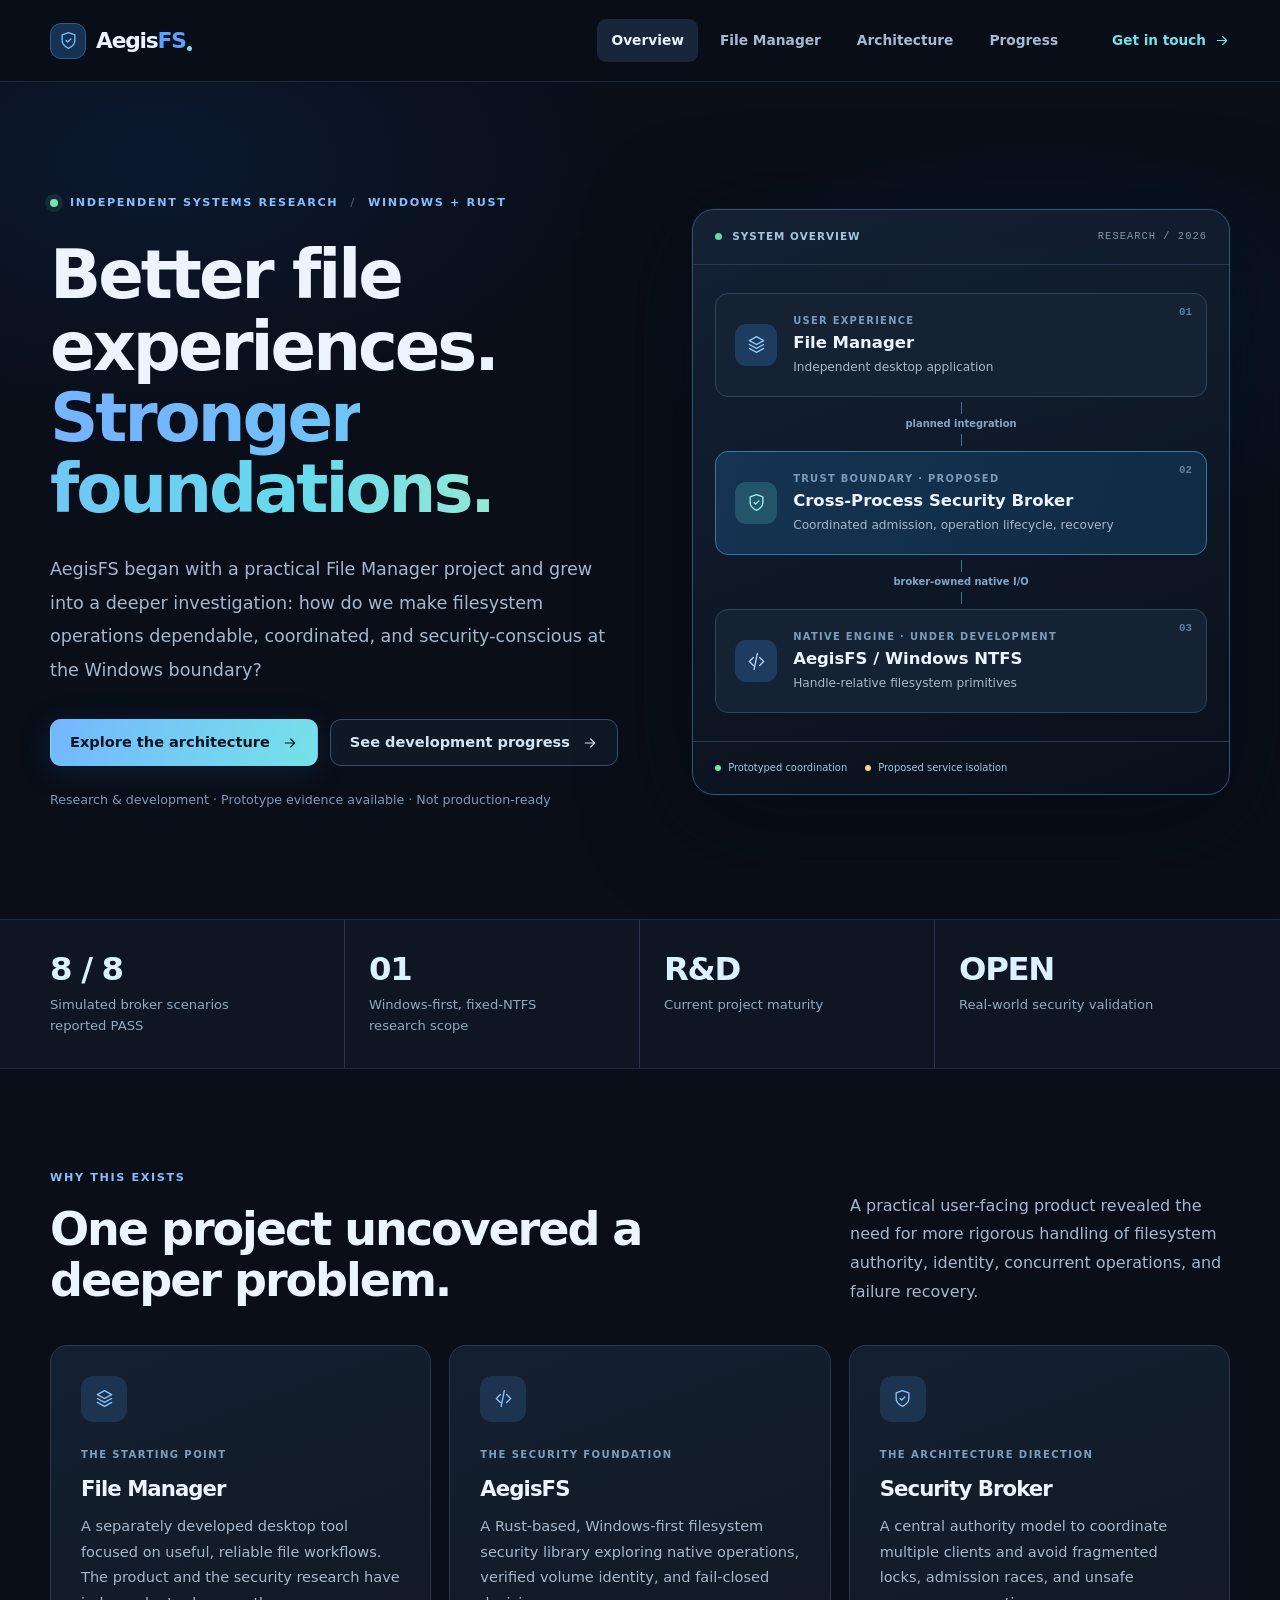
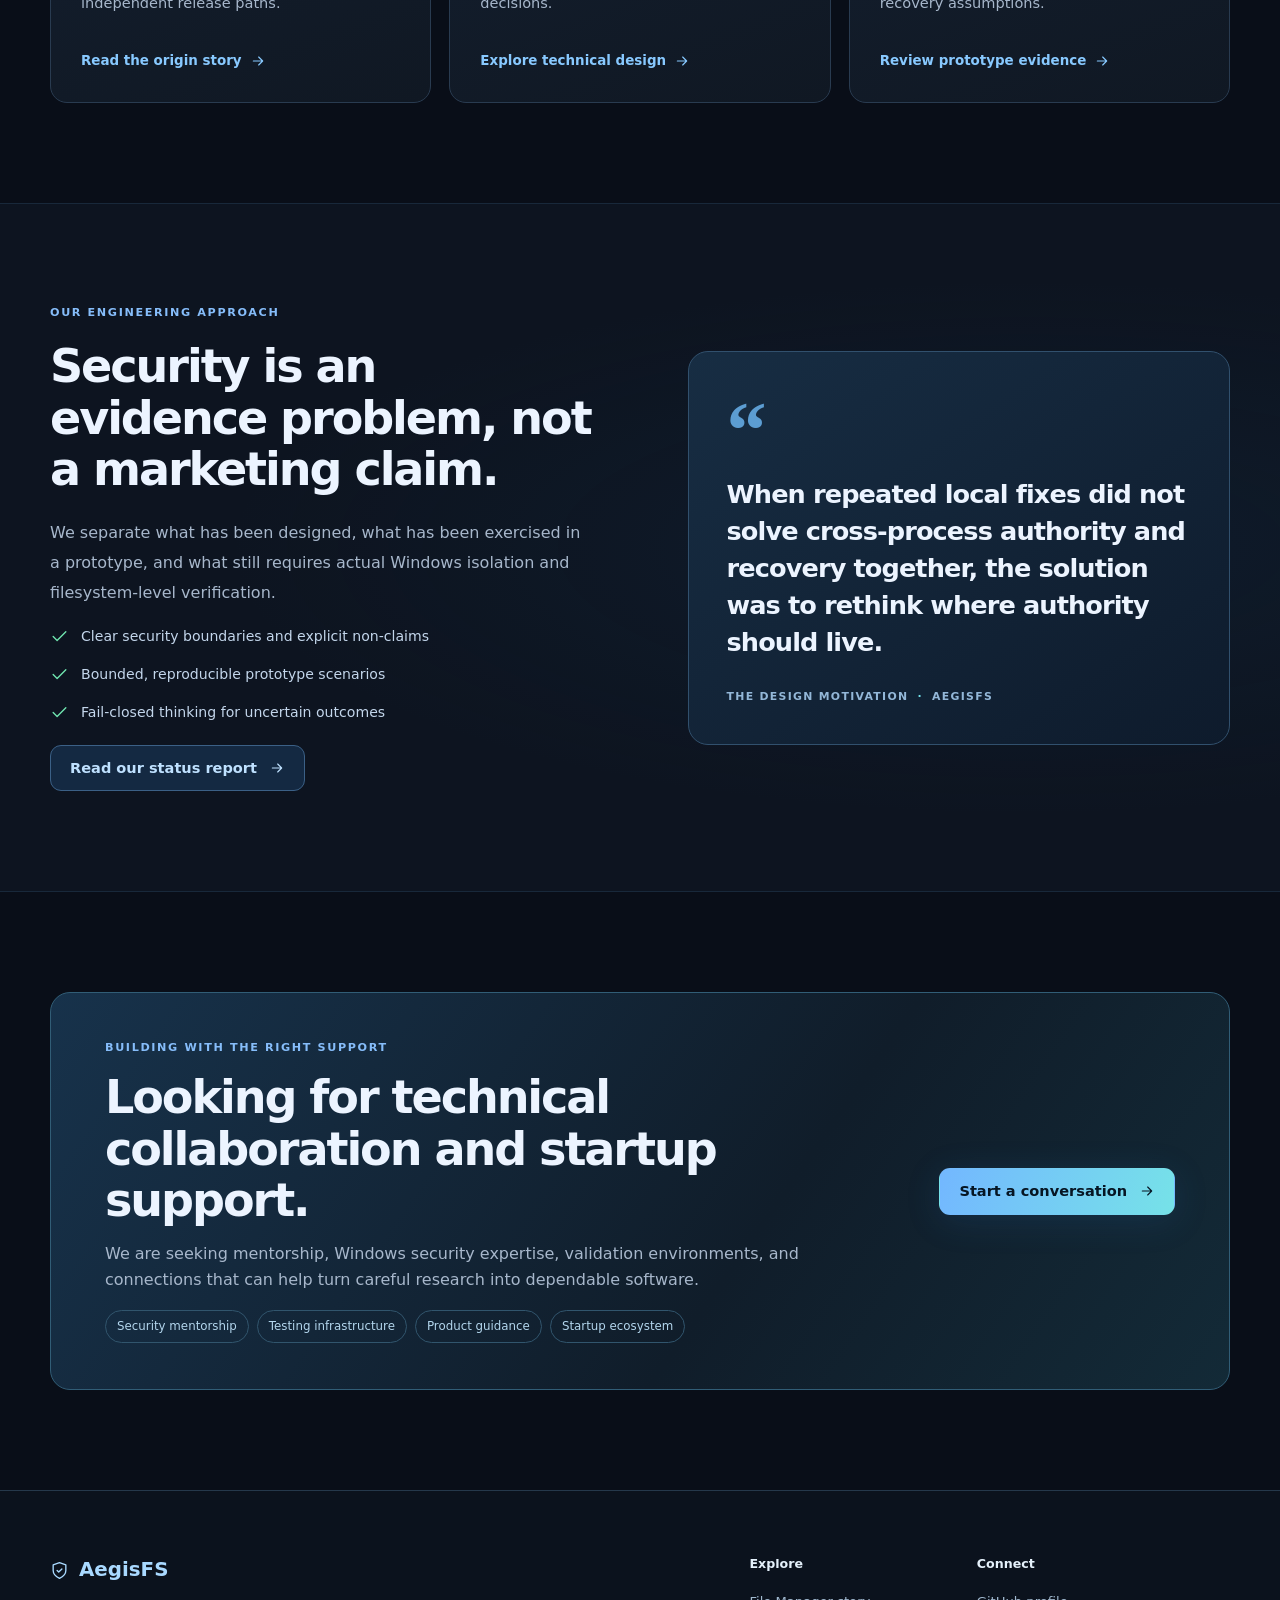
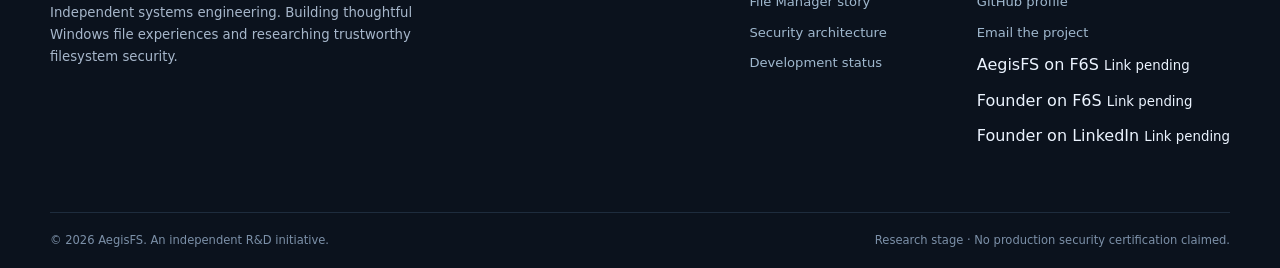
==== commit c509925e: "Add files via upload" ====
--- a/index.html
+++ b/index.html
@@ -38,5 +38,9 @@
 <div class="quote-panel"><div class="quote-symbol">“</div><blockquote>When repeated local fixes did not solve cross-process authority and recovery together, the solution was to rethink where authority should live.</blockquote><div class="quote-byline">THE DESIGN MOTIVATION <span>·</span> AEGISFS</div></div></div></section>
 <section class="section"><div class="container"><div class="support-panel"><div><div class="overline">BUILDING WITH THE RIGHT SUPPORT</div><h2>Looking for technical collaboration and startup support.</h2><p>We are seeking mentorship, Windows security expertise, validation environments, and connections that can help turn careful research into dependable software.</p><div class="pill-row"><span>Security mentorship</span><span>Testing infrastructure</span><span>Product guidance</span><span>Startup ecosystem</span></div></div><a class="btn btn-primary" href="contact.html">Start a conversation <svg aria-hidden="true" width="19" height="19" viewBox="0 0 24 24" fill="none" stroke="currentColor" stroke-width="1.7" stroke-linecap="round" stroke-linejoin="round"><path d="M5 12h14m-6-6 6 6-6 6"/></svg></a></div></div></section>
 </main><footer class="site-footer"><div class="container footer-upper"><div><div class="footer-brand"><svg aria-hidden="true" width="19" height="19" viewBox="0 0 24 24" fill="none" stroke="currentColor" stroke-width="1.7" stroke-linecap="round" stroke-linejoin="round"><path d="M12 22s8-4 8-10V5l-8-3-8 3v7c0 6 8 10 8 10Z"/><path d="m9 12 2 2 4-4"/></svg> AegisFS</div><p>Independent systems engineering. Building thoughtful Windows file experiences and researching trustworthy filesystem security.</p></div>
-    <div class="footer-links"><div><strong>Explore</strong><a href="file-manager.html">File Manager story</a><a href="architecture.html">Security architecture</a><a href="progress.html">Development status</a></div><div><strong>Connect</strong><a href="https://github.com/kavidev33" target="_blank" rel="noopener noreferrer">GitHub profile</a><a href="contact.html">Email the project</a></div></div></div>
+    <div class="footer-links"><div><strong>Explore</strong><a href="file-manager.html">File Manager story</a><a href="architecture.html">Security architecture</a><a href="progress.html">Development status</a></div><div><strong>Connect</strong><a href="https://github.com/kavidev33" target="_blank" rel="noopener noreferrer">GitHub profile</a><a href="contact.html">Email the project</a>
+      <!-- Add exact URLs when available; until then, these labels are deliberately not clickable. -->
+      <span class="profile-link-pending">AegisFS on F6S <small>Link pending</small></span>
+      <span class="profile-link-pending">Founder on F6S <small>Link pending</small></span>
+      <span class="profile-link-pending">Founder on LinkedIn <small>Link pending</small></span></div></div></div>
     <div class="container footer-bottom"><span>© <span id="year">2026</span> AegisFS. An independent R&amp;D initiative.</span><span>Research stage · No production security certification claimed.</span></div></footer></body></html>
--- a/assets/styles.css
+++ b/assets/styles.css
@@ -14,3 +14,23 @@
 @media(max-width:800px){.container{width:min(calc(100% - 36px),var(--max))}.site-header{height:72px}.desktop-nav,.header-contact{display:none}.mobile-nav-button{margin-left:auto;display:grid;place-items:center;width:39px;height:39px;background:#15283a;color:#b6dfff;border:1px solid #33516d;border-radius:9px}.mobile-nav:not([hidden]){display:flex;flex-direction:column;position:absolute;top:71px;left:0;right:0;background:#111d2b;border-bottom:1px solid #324459;padding:12px 18px 18px}.mobile-nav .nav-link{padding:12px 17px}.hero-home{padding:70px 0}.hero-grid,.split-section,.progress-summary{grid-template-columns:1fr}.hero-visual{max-width:650px}.stats-grid{grid-template-columns:repeat(2,1fr)}.stat:nth-child(2){border:0}.stat:nth-child(-n+2){border-bottom:1px solid #263951}.stat:nth-child(3){padding-left:0}.section{padding:70px 0}.section-heading{align-items:start;flex-direction:column;gap:16px}.three-grid,.pillar-grid{grid-template-columns:repeat(2,1fr)}.support-panel{padding:34px;align-items:start;flex-direction:column}.arch-layout{grid-template-columns:1fr}.arch-mid-arrow{transform:rotate(90deg);height:40px}.arch-bottom-row{grid-column:auto}.footer-links{gap:35px}.footer-upper{gap:40px}.footer-bottom{flex-direction:column}}
 @media(max-width:560px){.container{width:min(calc(100% - 32px),var(--max))}.hero-home{padding:54px 0 70px}.page-hero{padding:65px 0}h1,.page-hero h1{font-size:clamp(2.65rem,10.8vw,3.8rem)}.hero-lead{font-size:1rem}.hero-actions{flex-direction:column;align-items:stretch}.hero-actions .btn{justify-content:center}.eyebrow{flex-wrap:wrap;font-size:.62rem}.stats-grid{gap:0}.stat{padding:22px 15px}.stat strong{font-size:1.6rem}.stat span{font-size:.72rem}.section{padding:59px 0}.section-heading h2,.split-section h2{font-size:2.1rem}.three-grid,.pillar-grid,.small-status-grid{grid-template-columns:1fr}.feature-card{min-height:unset}.support-panel{padding:26px}.support-panel>.btn{width:100%}.quote-panel{min-height:unset;padding:26px}.story-step{grid-template-columns:43px 1fr;gap:12px}.story-index{font-size:1.05rem}.arch-topline{flex-direction:column}.arch-bottom-row,.broker-cells{grid-template-columns:1fr}.arch-legend{flex-direction:column;gap:8px}.cta-strip{align-items:start;flex-direction:column}.cta-strip .btn{width:100%}.footer-upper{flex-direction:column}.footer-links{justify-content:space-between;gap:20px}.footer-bottom{font-size:.68rem}.visual-top,.visual-bottom{font-size:.59rem}.visual-top .mono{display:none}.system-card p{font-size:.69rem}.system-card strong{font-size:.94rem}}
 @media(prefers-reduced-motion:reduce){html{scroll-behavior:auto}*,*::before,*::after{transition:none!important;animation:none!important}}
+
+/* Contact page: provider-independent email fallback */
+.contact-panel {margin-top: 2rem; padding: clamp(1.4rem, 4vw, 2.6rem); border: 1px solid rgba(111, 207, 255, .26); border-radius: 20px; background: linear-gradient(120deg, rgba(42, 80, 126, .22), rgba(15, 33, 43, .7));}
+.contact-address {color: #dceeff; font-size: clamp(1.15rem, 3vw, 1.75rem); font-weight: 700; overflow-wrap: anywhere; margin: 1rem 0 1.4rem;}
+.contact-actions {display: flex; gap: 1rem; flex-wrap: wrap;}
+.contact-actions button {cursor:pointer; font: inherit;}
+.contact-feedback {margin-top:1.2rem; color:#b5c9dd; max-width: 65ch;}
+
+
+/* Contact v2 — inspired by topic-first editorial contact pages, original AegisFS design */
+.sr-only{position:absolute;width:1px;height:1px;padding:0;margin:-1px;overflow:hidden;clip:rect(0,0,0,0);white-space:nowrap;border:0}
+.contact-page-hero{padding-bottom:90px}.contact-page-hero>.container>h1{max-width:1050px}.contact-page-hero>.container>.hero-lead{max-width:760px}
+.contact-layout{display:grid;grid-template-columns:minmax(0,1fr) minmax(0,1.02fr);gap:34px;margin-top:54px;align-items:start}
+.contact-intro{padding:24px 18px 16px 0}.contact-intro h2{font-size:clamp(2rem,3vw,3rem);margin:12px 0 16px}.contact-intro>p{max-width:500px;font-size:.95rem}
+.topic-choices{padding:0;border:0;display:grid;gap:11px;margin:30px 0 42px}.topic-choice{display:grid;grid-template-columns:30px 1fr 20px;gap:10px;align-items:center;padding:15px 17px;background:#131f2d;border:1px solid #2b425a;border-radius:12px;color:#e7f0fb;cursor:pointer;transition:background .18s,border-color .18s}.topic-choice:hover,.topic-choice:has(input:checked){background:#173149;border-color:#508db7}.topic-choice input{position:absolute;opacity:0;width:1px;height:1px}.topic-choice:has(input:focus-visible){outline:2px solid var(--cyan);outline-offset:3px}.topic-choice .topic-num{font-size:.68rem;color:#81b7dd;font-weight:780}.topic-choice>span:last-child{color:#72d4e4;text-align:right}.topic-choice>span:nth-child(3){font-weight:650;font-size:.88rem}
+.direct-contact{padding-top:25px;border-top:1px solid #31465b}.direct-contact .contact-address{margin:10px 0;font-size:1.4rem}.contact-copy{border:1px solid #4b81a6;background:#14334b;color:#bcecff;padding:11px 17px;border-radius:9px;cursor:pointer;font-weight:700}.contact-copy span{padding-left:14px}.contact-copy:hover{background:#1b425e}.direct-contact .contact-feedback{margin:12px 0;font-size:.8rem}
+.contact-form-card{border:1px solid #3a5974;border-radius:22px;background:linear-gradient(155deg,#17293b 0%,#111d2b 68%);padding:clamp(25px,4vw,44px);box-shadow:0 25px 75px #02061045}.form-topline{display:flex;justify-content:space-between;align-items:center;color:#91ccfa;font-weight:750;font-size:.69rem;letter-spacing:.1em}.form-live-dot{width:9px;height:9px;border-radius:50%;background:#6adcb8;box-shadow:0 0 0 4px #6adcb81a}.contact-form-card h2{margin:18px 0;font-size:clamp(2rem,3vw,3rem)}.contact-form-card>p{font-size:.91rem;margin-bottom:27px}
+#aegis-contact-form{display:flex;flex-direction:column;gap:9px}#aegis-contact-form label{font-size:.8rem;font-weight:680;color:#dce9f7;margin-top:10px}#aegis-contact-form input:not([type=hidden]):not([type=checkbox]),#aegis-contact-form textarea{display:block;width:100%;border:1px solid #385069;background:#0b1724;color:#edf6ff;border-radius:10px;padding:13px 15px;font:inherit;font-size:.9rem;outline:none;transition:border-color .2s;resize:vertical}#aegis-contact-form input:focus,#aegis-contact-form textarea:focus{border-color:#70caf7}.required{color:#87d7f0}.optional{font-size:.7rem;font-weight:450;color:#93a8bc}.form-honeypot{position:absolute;left:-10000px}.form-setup-note{font-size:.77rem;color:#e4c58d;background:#362d1d;padding:10px 13px;border:1px solid #70552c;border-radius:8px;margin:8px 0 0}.form-submit{width:100%;margin-top:9px;display:flex;justify-content:space-between;gap:12px}.form-submit:disabled{opacity:.48;cursor:not-allowed}.form-feedback{margin:0;font-size:.82rem;min-height:1.4em}.form-feedback[data-kind=error]{color:#ffb6b6}.form-feedback[data-kind=success]{color:#90e5b7}.form-privacy{font-size:.73rem;margin:4px 0 0;color:#8da3b8}.contact-lower{border-top:1px solid #253b50;display:flex;justify-content:space-between;gap:15px;margin-top:50px;padding-top:20px;font-size:.75rem;color:#91a9bf}.contact-lower a{color:#9ed9fb}
+@media(max-width:850px){.contact-layout{grid-template-columns:1fr;gap:20px}.contact-intro{padding-right:0}.contact-form-card{max-width:none}.contact-lower{flex-wrap:wrap}}
+@media(max-width:560px){.contact-layout{margin-top:30px}.topic-choice{padding:14px 11px}.contact-form-card{padding:22px}.contact-lower{margin-top:33px}}
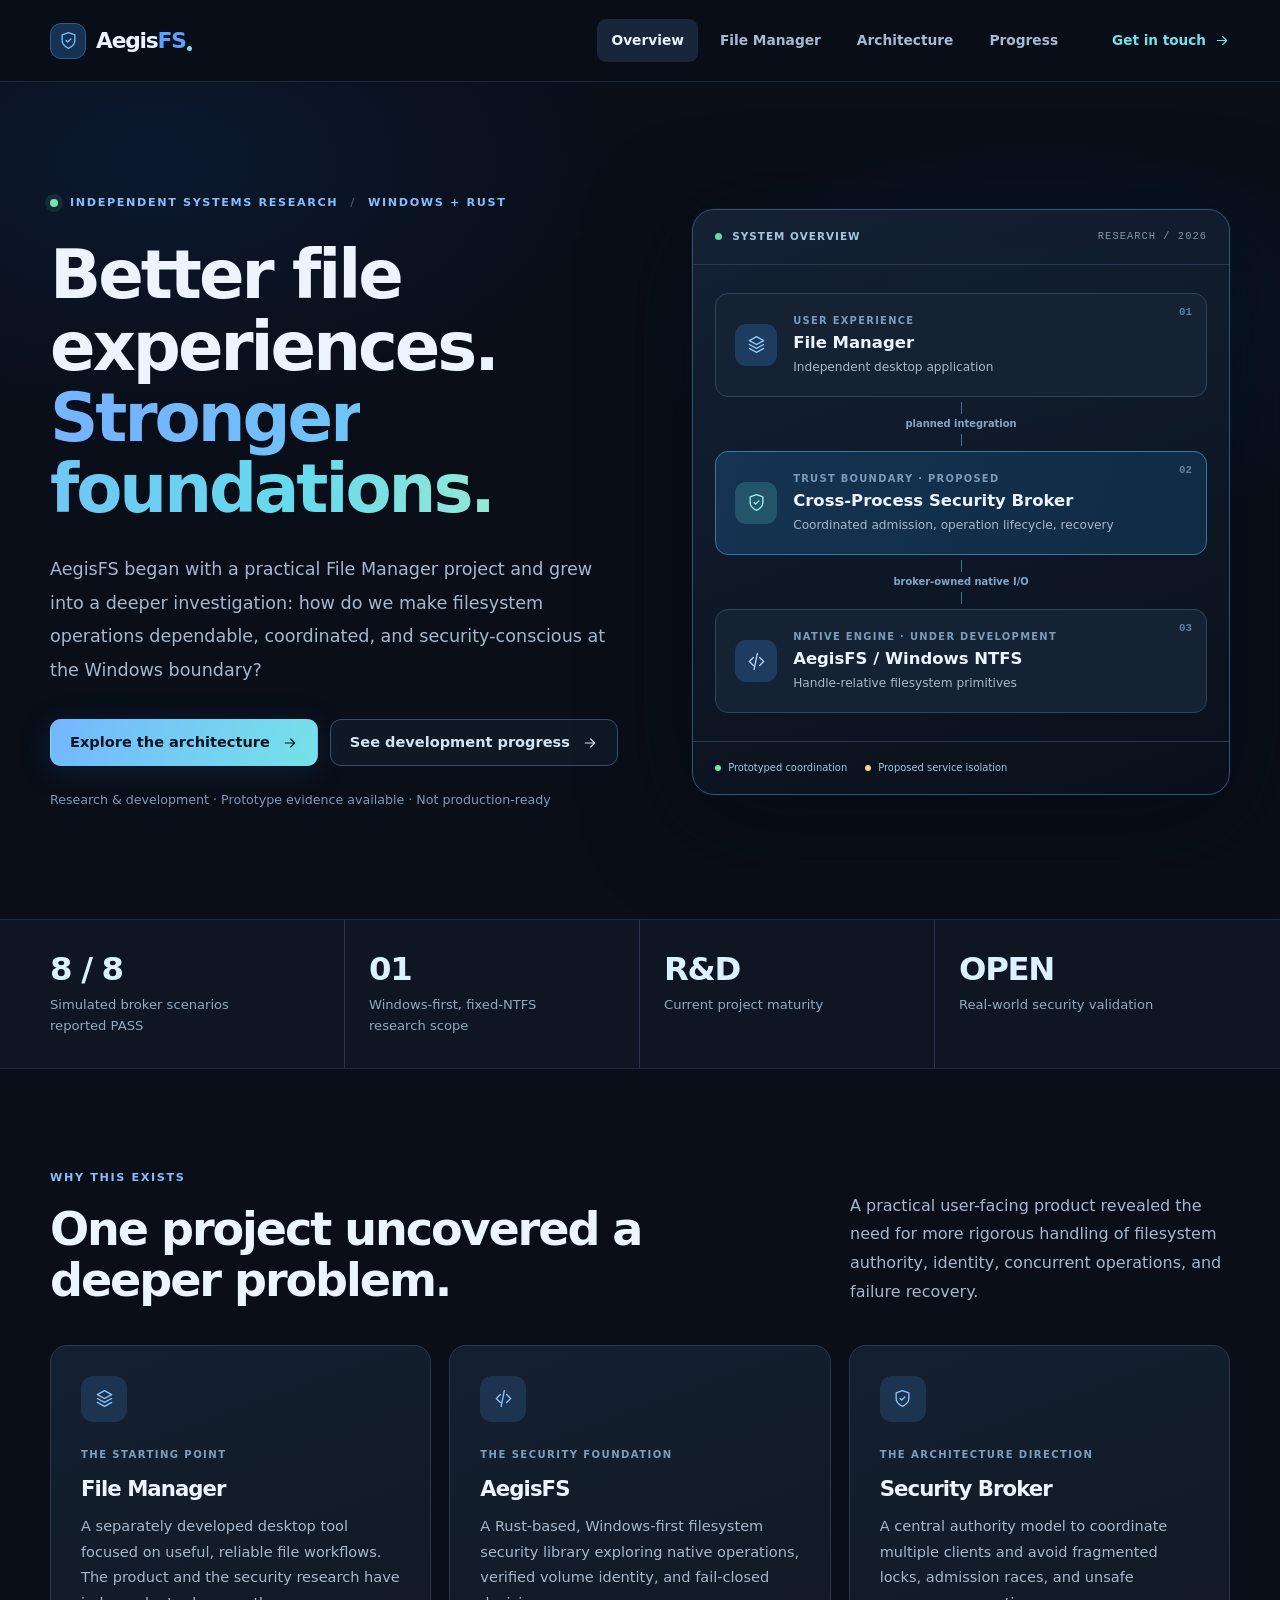
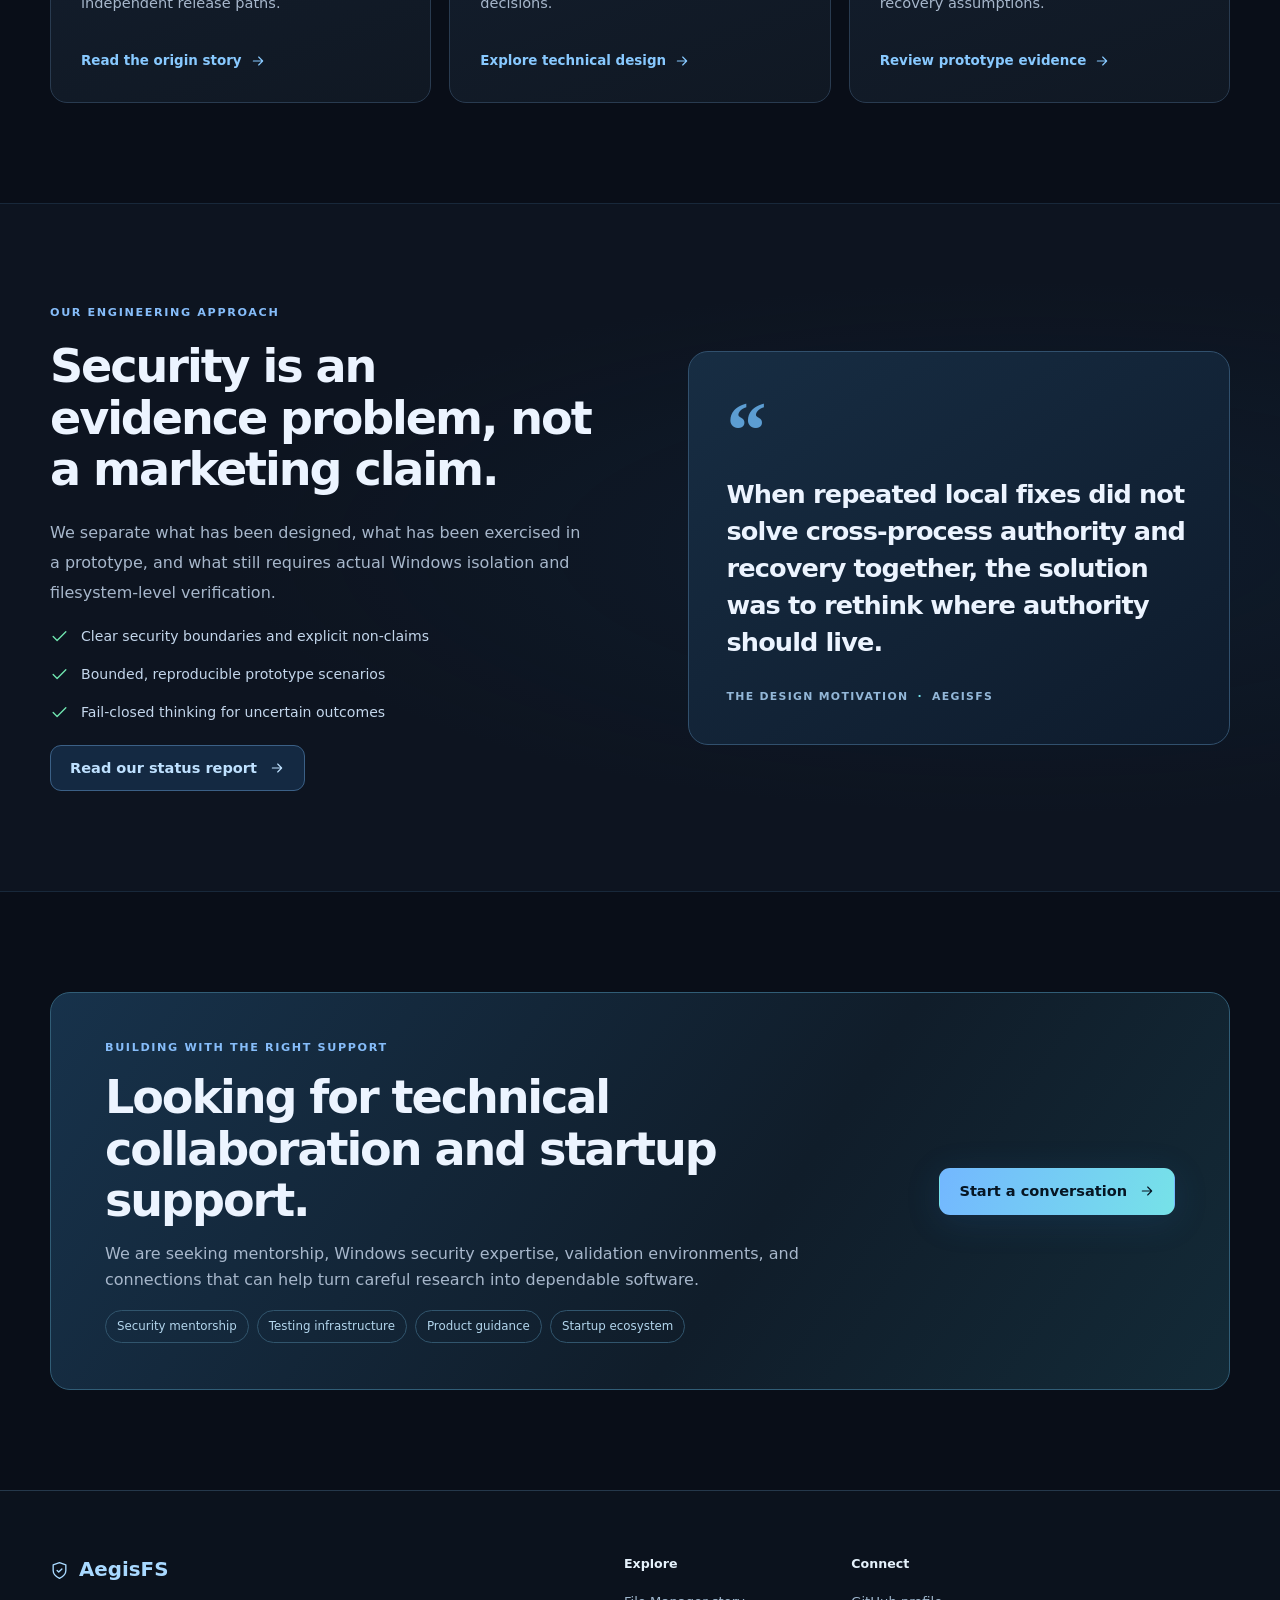
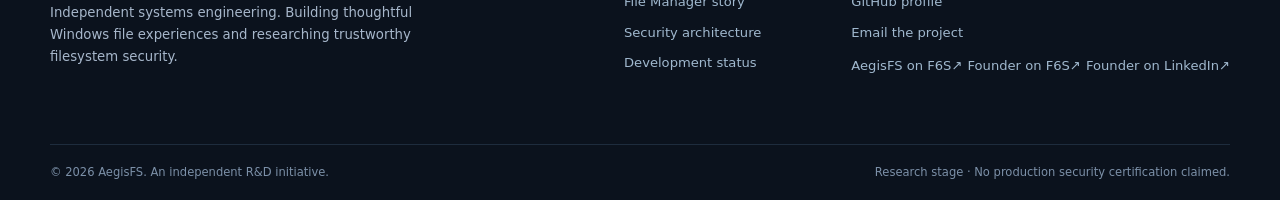
==== commit 1d137128: "Add files via upload" ====
--- a/index.html
+++ b/index.html
@@ -39,8 +39,9 @@
 <section class="section"><div class="container"><div class="support-panel"><div><div class="overline">BUILDING WITH THE RIGHT SUPPORT</div><h2>Looking for technical collaboration and startup support.</h2><p>We are seeking mentorship, Windows security expertise, validation environments, and connections that can help turn careful research into dependable software.</p><div class="pill-row"><span>Security mentorship</span><span>Testing infrastructure</span><span>Product guidance</span><span>Startup ecosystem</span></div></div><a class="btn btn-primary" href="contact.html">Start a conversation <svg aria-hidden="true" width="19" height="19" viewBox="0 0 24 24" fill="none" stroke="currentColor" stroke-width="1.7" stroke-linecap="round" stroke-linejoin="round"><path d="M5 12h14m-6-6 6 6-6 6"/></svg></a></div></div></section>
 </main><footer class="site-footer"><div class="container footer-upper"><div><div class="footer-brand"><svg aria-hidden="true" width="19" height="19" viewBox="0 0 24 24" fill="none" stroke="currentColor" stroke-width="1.7" stroke-linecap="round" stroke-linejoin="round"><path d="M12 22s8-4 8-10V5l-8-3-8 3v7c0 6 8 10 8 10Z"/><path d="m9 12 2 2 4-4"/></svg> AegisFS</div><p>Independent systems engineering. Building thoughtful Windows file experiences and researching trustworthy filesystem security.</p></div>
     <div class="footer-links"><div><strong>Explore</strong><a href="file-manager.html">File Manager story</a><a href="architecture.html">Security architecture</a><a href="progress.html">Development status</a></div><div><strong>Connect</strong><a href="https://github.com/kavidev33" target="_blank" rel="noopener noreferrer">GitHub profile</a><a href="contact.html">Email the project</a>
-      <!-- Add exact URLs when available; until then, these labels are deliberately not clickable. -->
-      <span class="profile-link-pending">AegisFS on F6S <small>Link pending</small></span>
-      <span class="profile-link-pending">Founder on F6S <small>Link pending</small></span>
-      <span class="profile-link-pending">Founder on LinkedIn <small>Link pending</small></span></div></div></div>
+      <div class="footer-social-buttons" aria-label="AegisFS external profiles">
+        <a class="footer-social-btn" href="https://www.f6s.com/aegisfs" target="_blank" rel="noopener noreferrer"><span>AegisFS on F6S</span><span aria-hidden="true">↗</span></a>
+        <a class="footer-social-btn" href="https://www.f6s.com/kavishka-chathuranga" target="_blank" rel="noopener noreferrer"><span>Founder on F6S</span><span aria-hidden="true">↗</span></a>
+        <a class="footer-social-btn" href="https://www.linkedin.com/in/kavishka-chathuranga-229941209/" target="_blank" rel="noopener noreferrer"><span>Founder on LinkedIn</span><span aria-hidden="true">↗</span></a>
+      </div></div></div></div>
     <div class="container footer-bottom"><span>© <span id="year">2026</span> AegisFS. An independent R&amp;D initiative.</span><span>Research stage · No production security certification claimed.</span></div></footer></body></html>
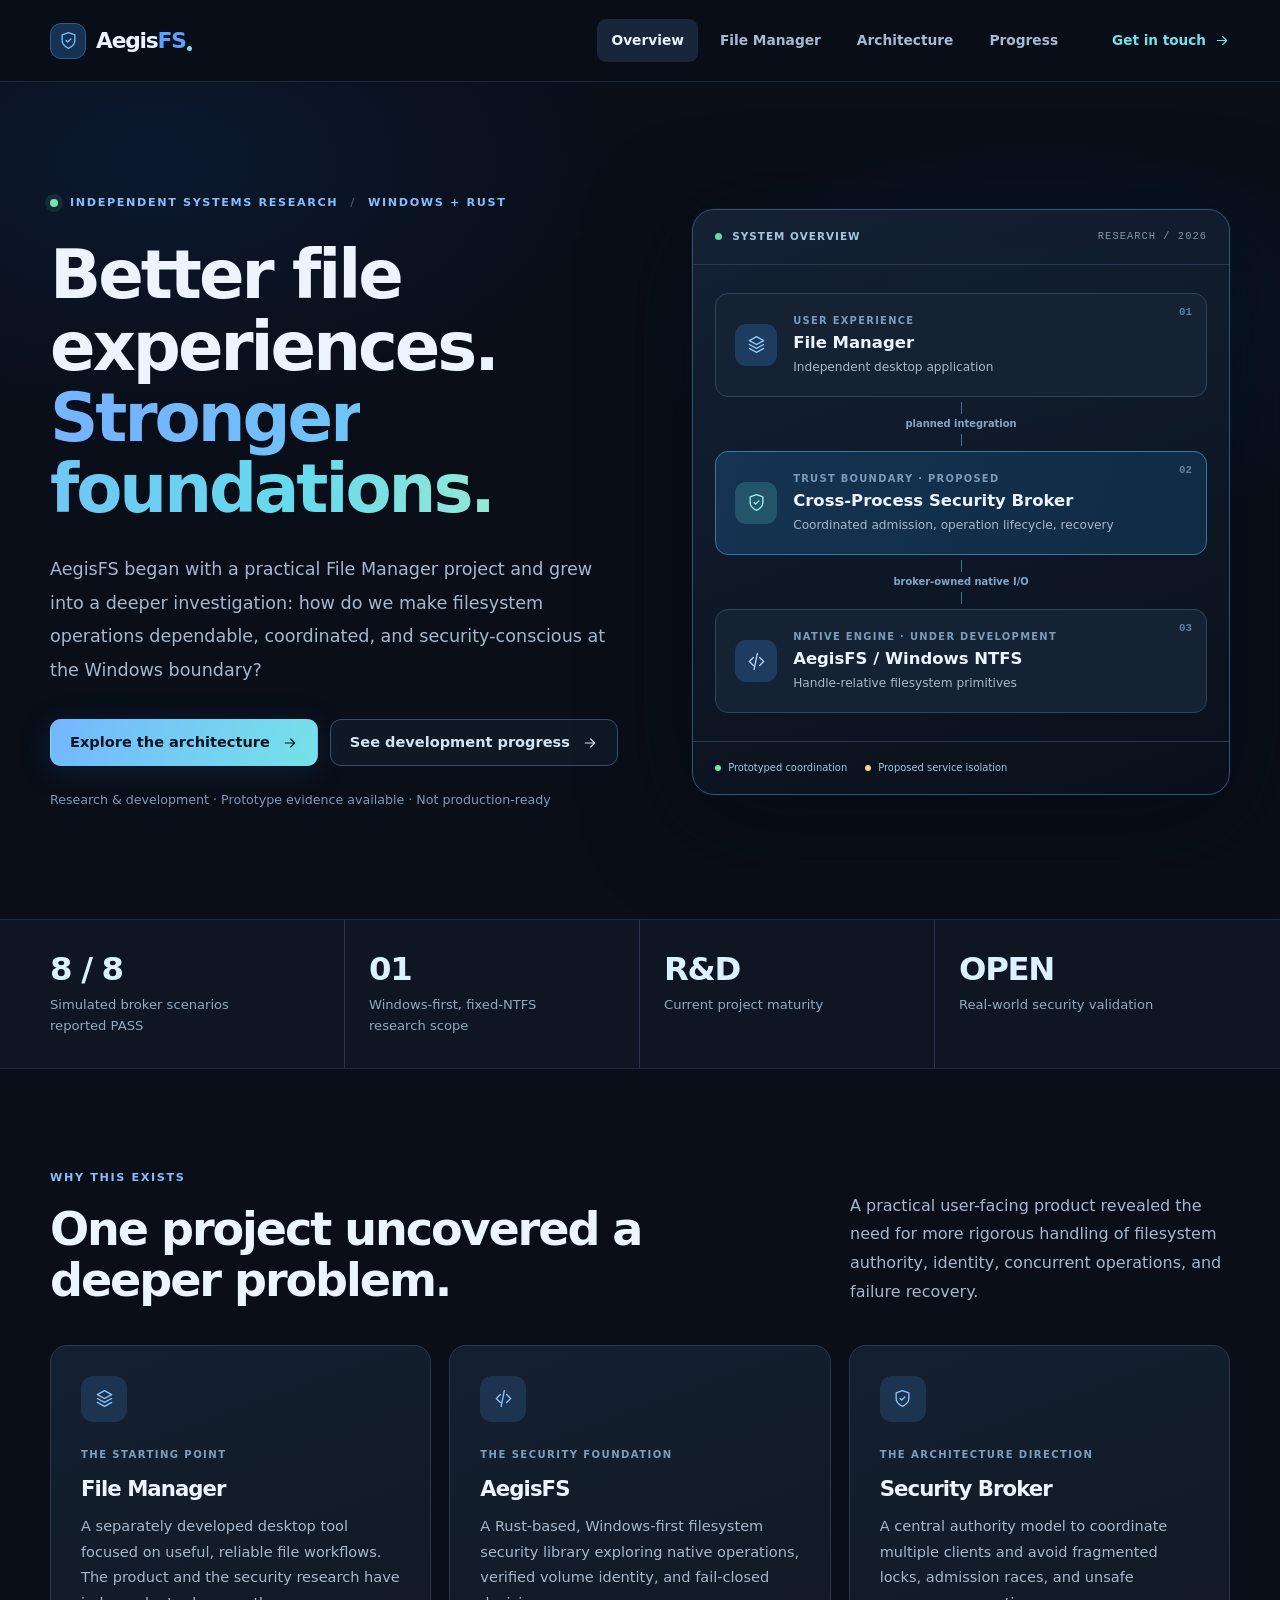
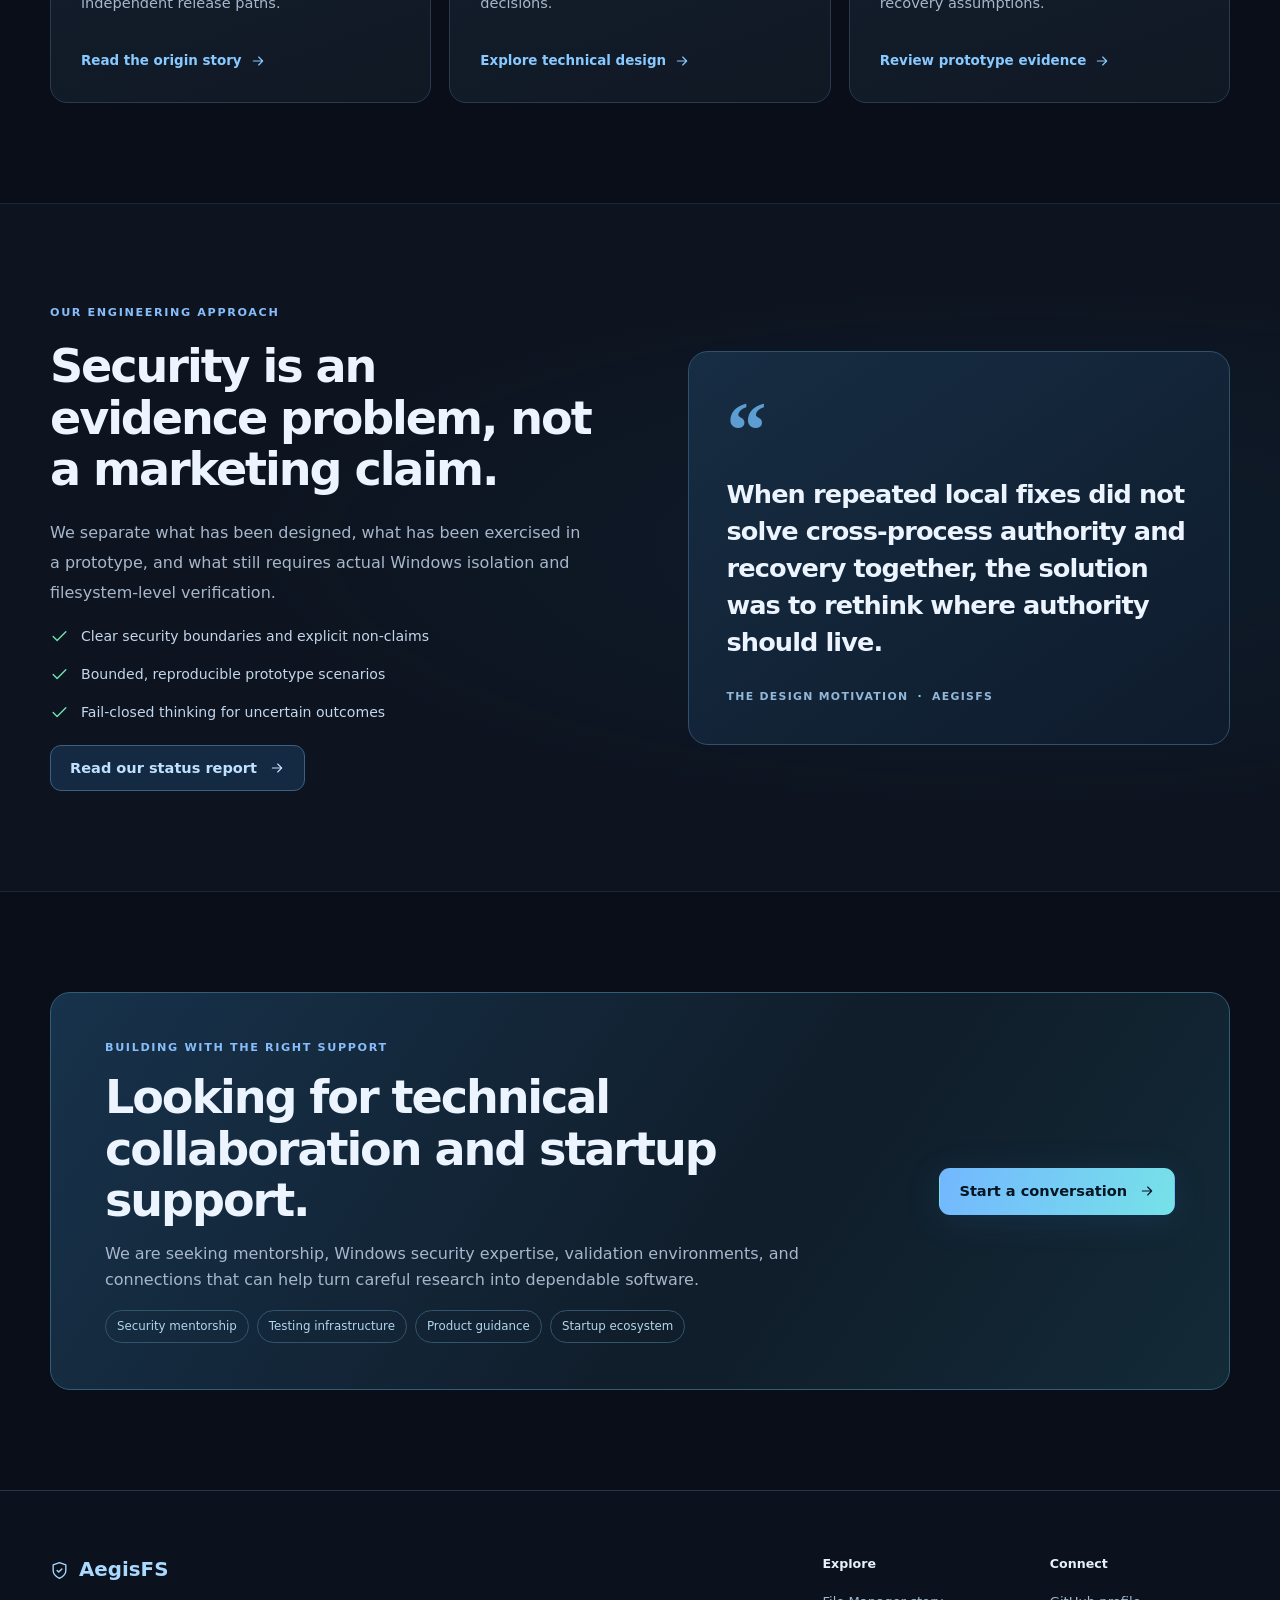
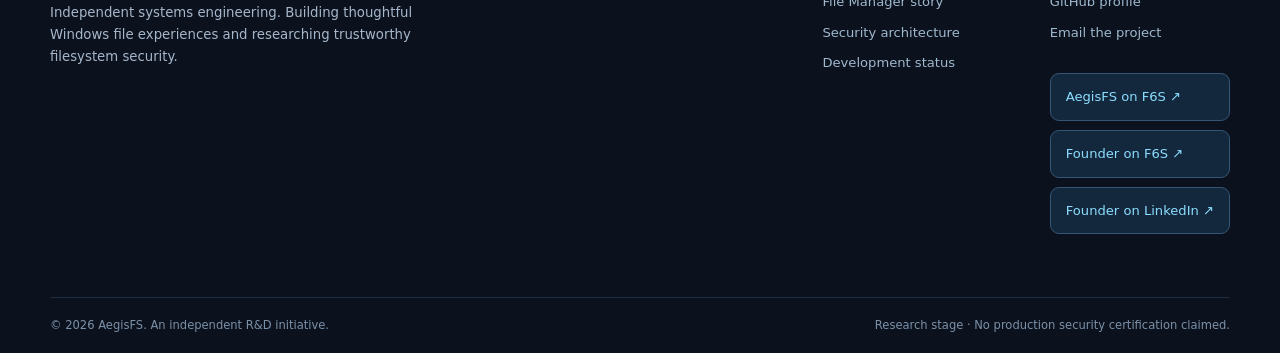
==== commit 85e48464: "Update index.html" ====
--- a/index.html
+++ b/index.html
@@ -40,8 +40,38 @@
 </main><footer class="site-footer"><div class="container footer-upper"><div><div class="footer-brand"><svg aria-hidden="true" width="19" height="19" viewBox="0 0 24 24" fill="none" stroke="currentColor" stroke-width="1.7" stroke-linecap="round" stroke-linejoin="round"><path d="M12 22s8-4 8-10V5l-8-3-8 3v7c0 6 8 10 8 10Z"/><path d="m9 12 2 2 4-4"/></svg> AegisFS</div><p>Independent systems engineering. Building thoughtful Windows file experiences and researching trustworthy filesystem security.</p></div>
     <div class="footer-links"><div><strong>Explore</strong><a href="file-manager.html">File Manager story</a><a href="architecture.html">Security architecture</a><a href="progress.html">Development status</a></div><div><strong>Connect</strong><a href="https://github.com/kavidev33" target="_blank" rel="noopener noreferrer">GitHub profile</a><a href="contact.html">Email the project</a>
       <div class="footer-social-buttons" aria-label="AegisFS external profiles">
-        <a class="footer-social-btn" href="https://www.f6s.com/aegisfs" target="_blank" rel="noopener noreferrer"><span>AegisFS on F6S</span><span aria-hidden="true">↗</span></a>
-        <a class="footer-social-btn" href="https://www.f6s.com/kavishka-chathuranga" target="_blank" rel="noopener noreferrer"><span>Founder on F6S</span><span aria-hidden="true">↗</span></a>
-        <a class="footer-social-btn" href="https://www.linkedin.com/in/kavishka-chathuranga-229941209/" target="_blank" rel="noopener noreferrer"><span>Founder on LinkedIn</span><span aria-hidden="true">↗</span></a>
+        
+<div style="display:flex; flex-direction:column;
+            gap:9px; margin-top:14px; max-width:260px;">
+
+  <a href="https://www.f6s.com/aegisfs"
+     target="_blank" rel="noopener noreferrer"
+     style="display:block; padding:12px 15px;
+            border:1px solid #365574;
+            border-radius:9px; background:#14283d;
+            color:#8bddff; text-decoration:none;">
+    AegisFS on F6S ↗
+  </a>
+
+  <a href="https://www.f6s.com/kavishka-chathuranga"
+     target="_blank" rel="noopener noreferrer"
+     style="display:block; padding:12px 15px;
+            border:1px solid #365574;
+            border-radius:9px; background:#14283d;
+            color:#8bddff; text-decoration:none;">
+    Founder on F6S ↗
+  </a>
+
+  <a href="https://www.linkedin.com/in/kavishka-chathuranga-229941209/"
+     target="_blank" rel="noopener noreferrer"
+     style="display:block; padding:12px 15px;
+            border:1px solid #365574;
+            border-radius:9px; background:#14283d;
+            color:#8bddff; text-decoration:none;">
+    Founder on LinkedIn ↗
+  </a>
+
+</div>
+
       </div></div></div></div>
-    <div class="container footer-bottom"><span>© <span id="year">2026</span> AegisFS. An independent R&amp;D initiative.</span><span>Research stage · No production security certification claimed.</span></div></footer></body></html>+    <div class="container footer-bottom"><span>© <span id="year">2026</span> AegisFS. An independent R&amp;D initiative.</span><span>Research stage · No production security certification claimed.</span></div></footer></body></html>
--- a/assets/styles.css
+++ b/assets/styles.css
@@ -34,3 +34,20 @@
 #aegis-contact-form{display:flex;flex-direction:column;gap:9px}#aegis-contact-form label{font-size:.8rem;font-weight:680;color:#dce9f7;margin-top:10px}#aegis-contact-form input:not([type=hidden]):not([type=checkbox]),#aegis-contact-form textarea{display:block;width:100%;border:1px solid #385069;background:#0b1724;color:#edf6ff;border-radius:10px;padding:13px 15px;font:inherit;font-size:.9rem;outline:none;transition:border-color .2s;resize:vertical}#aegis-contact-form input:focus,#aegis-contact-form textarea:focus{border-color:#70caf7}.required{color:#87d7f0}.optional{font-size:.7rem;font-weight:450;color:#93a8bc}.form-honeypot{position:absolute;left:-10000px}.form-setup-note{font-size:.77rem;color:#e4c58d;background:#362d1d;padding:10px 13px;border:1px solid #70552c;border-radius:8px;margin:8px 0 0}.form-submit{width:100%;margin-top:9px;display:flex;justify-content:space-between;gap:12px}.form-submit:disabled{opacity:.48;cursor:not-allowed}.form-feedback{margin:0;font-size:.82rem;min-height:1.4em}.form-feedback[data-kind=error]{color:#ffb6b6}.form-feedback[data-kind=success]{color:#90e5b7}.form-privacy{font-size:.73rem;margin:4px 0 0;color:#8da3b8}.contact-lower{border-top:1px solid #253b50;display:flex;justify-content:space-between;gap:15px;margin-top:50px;padding-top:20px;font-size:.75rem;color:#91a9bf}.contact-lower a{color:#9ed9fb}
 @media(max-width:850px){.contact-layout{grid-template-columns:1fr;gap:20px}.contact-intro{padding-right:0}.contact-form-card{max-width:none}.contact-lower{flex-wrap:wrap}}
 @media(max-width:560px){.contact-layout{margin-top:30px}.topic-choice{padding:14px 11px}.contact-form-card{padding:22px}.contact-lower{margin-top:33px}}
+
+/* Contact flow: direct visitor submission; email is a low-emphasis fallback. */
+.contact-help-note{padding:26px 24px;margin-top:26px;border:1px solid #294963;border-radius:15px;background:rgba(16,38,57,.55)}
+.contact-help-note p{color:#bad0e4;font-size:.9rem;line-height:1.7;margin:12px 0 0}
+.contact-help-note strong{color:#eaf5ff}
+.contact-help-note .contact-secondary{font-size:.8rem;color:#91a9bf;overflow-wrap:anywhere}
+
+/* Links pending real profile URLs, kept inside the existing footer column. */
+.footer-links .profile-link-pending{font-size:.82rem;color:#8fa7bf;display:flex;gap:8px;flex-wrap:wrap;align-items:baseline}.profile-link-pending small{font-size:.67rem;color:#6b839c}
+
+/* Clickable, compact buttons for verified external profile links */
+.footer-social-buttons{display:flex;flex-direction:column;gap:9px;margin-top:7px;width:min(100%,245px)}
+.footer-links .footer-social-btn{display:flex;align-items:center;justify-content:space-between;gap:16px;padding:10px 13px;border:1px solid #355875;border-radius:9px;background:#142b41;color:#d8ecff;font-size:.79rem;font-weight:650;text-decoration:none;line-height:1.4;transition:background .18s,border-color .18s,transform .18s}
+.footer-links .footer-social-btn:hover{color:#fff;background:#1b405b;border-color:#73d6f0;transform:translateY(-1px)}
+.footer-links .footer-social-btn:focus-visible{outline:2px solid #75daf4;outline-offset:3px}
+.footer-social-btn span:last-child{font-size:1.05rem;color:#75d9ec}
+@media(max-width:560px){.footer-social-buttons{width:min(100%,280px)}}
